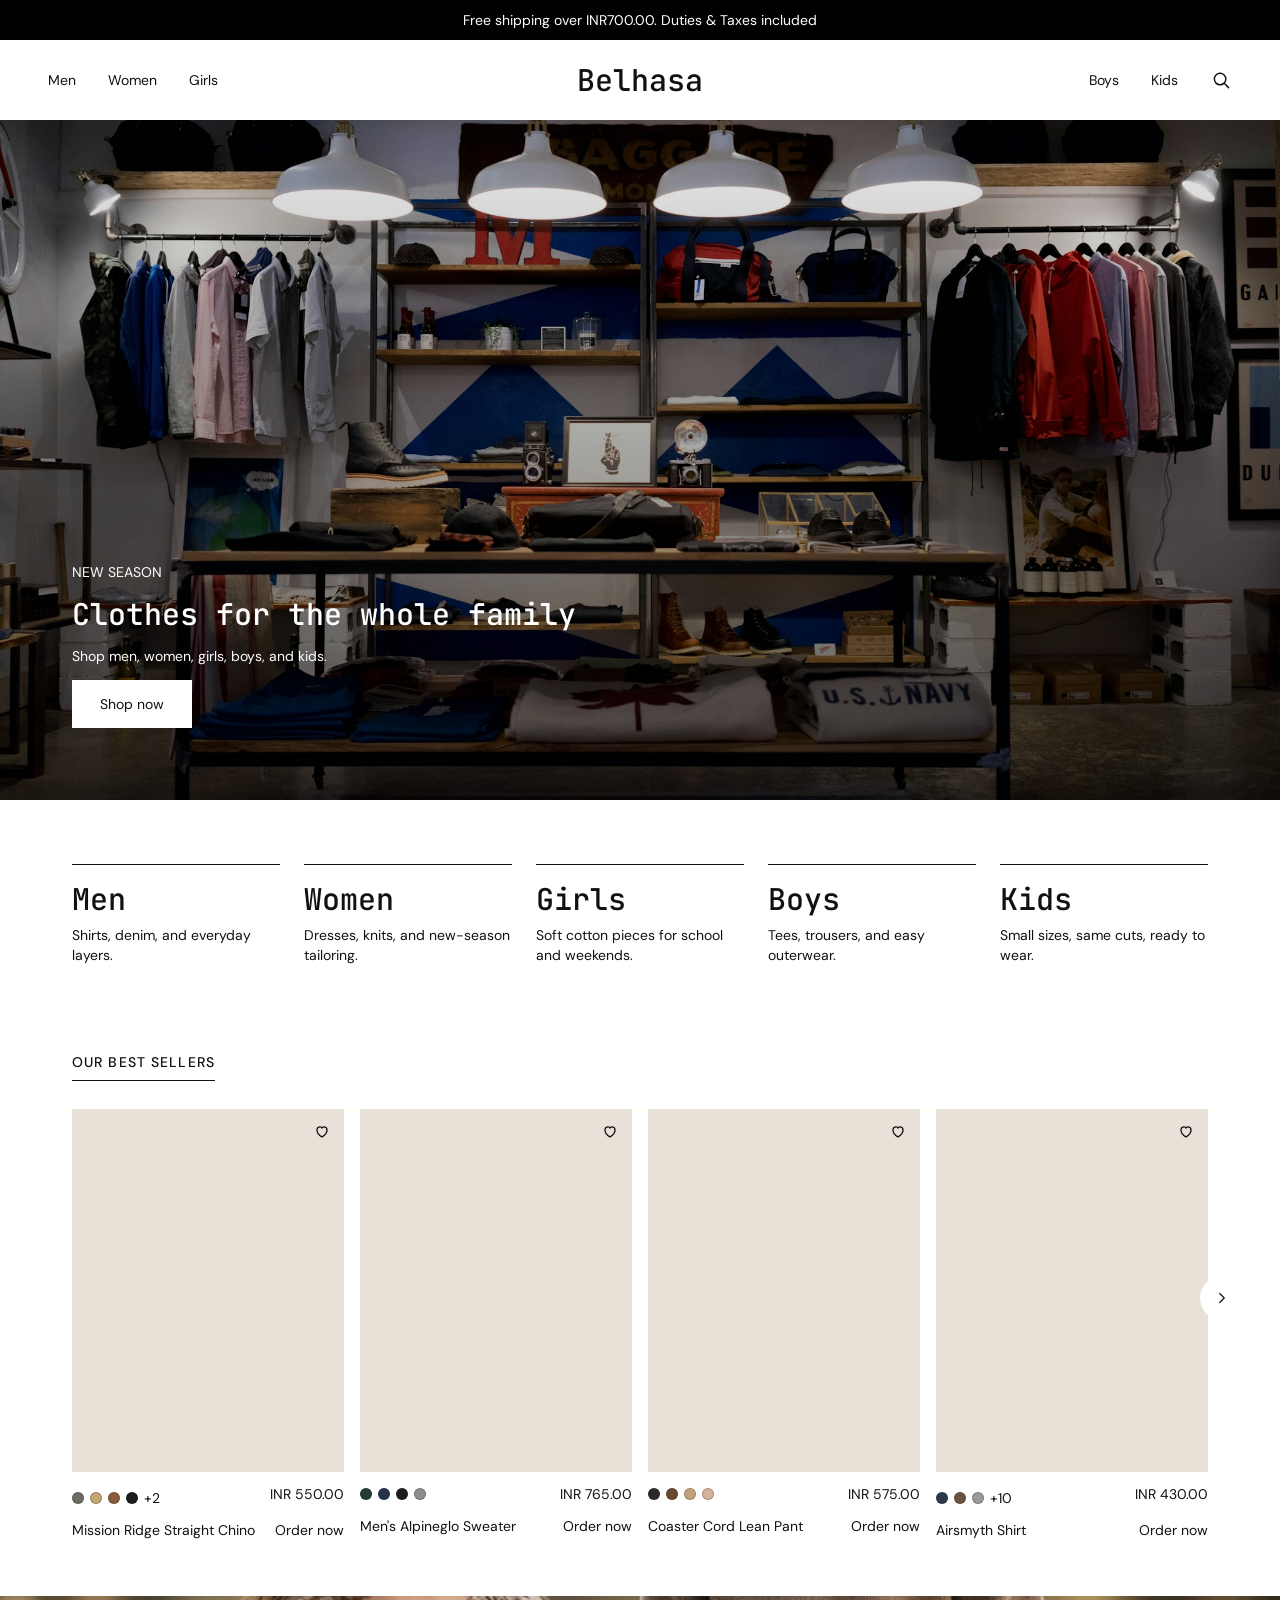
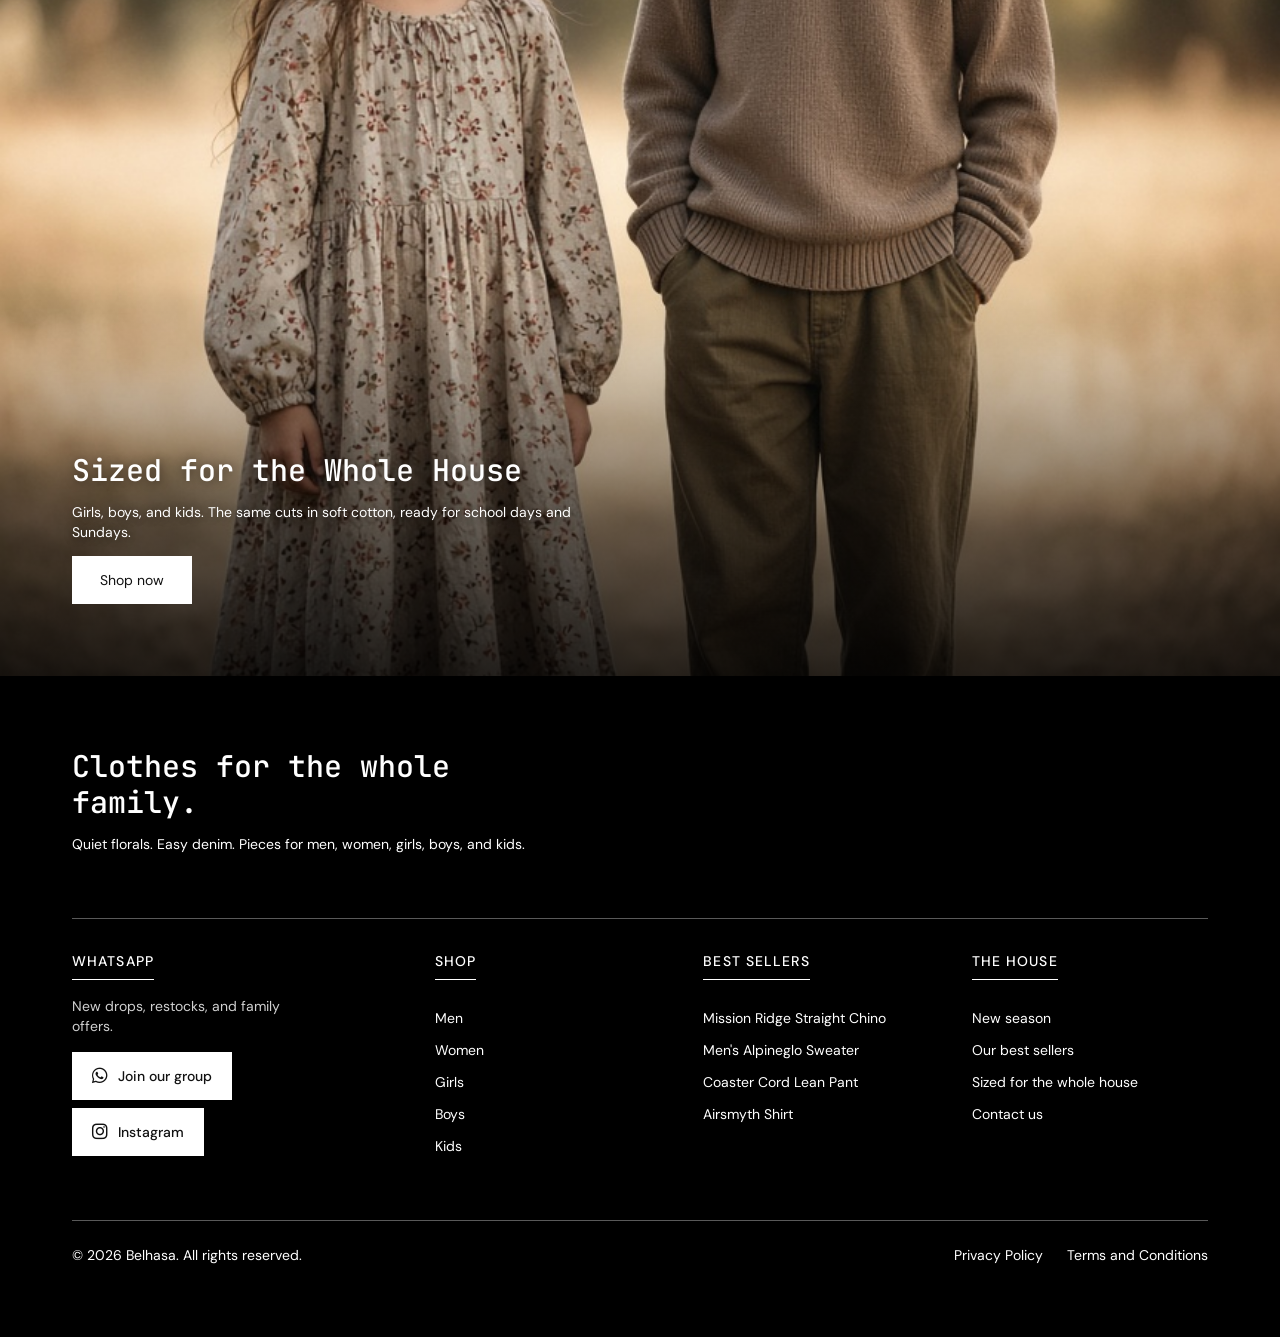
==== index.html @ 9f824644 "Add files via upload" ====
<!DOCTYPE html>
<html lang="en">
  <head>
    <meta charset="UTF-8" />
    <meta name="viewport" content="width=device-width, initial-scale=1" />
    <title>Belhasa</title>
    <link rel="preconnect" href="https://fonts.googleapis.com" />
    <link rel="preconnect" href="https://fonts.gstatic.com" crossorigin />
    <link
      href="https://fonts.googleapis.com/css2?family=DM+Sans:opsz,wght@9..40,400;9..40,500&family=JetBrains+Mono:wght@500&display=swap"
      rel="stylesheet"
    />
    <link rel="stylesheet" href="https://cdnjs.cloudflare.com/ajax/libs/font-awesome/6.7.2/css/all.min.css" />
    <link rel="stylesheet" href="styles.css" />
  </head>
  <body>
    <p class="promo">Free shipping over INR700.00. Duties &amp; Taxes included</p>

    <header class="header" data-header>
      <button class="menu-toggle" type="button" aria-expanded="false" aria-controls="site-nav" data-menu-toggle>
        <span class="visually-hidden">Menu</span>
        <svg width="22" height="22" viewBox="0 0 24 24" fill="none" stroke="currentColor" stroke-width="1.6" aria-hidden="true">
          <path d="M4 7h16M4 12h16M4 17h16" stroke-linecap="round" />
        </svg>
      </button>

      <nav class="nav nav-left" id="site-nav" aria-label="Categories" data-nav>
        <a href="#men">Men</a>
        <a href="#women">Women</a>
        <a href="#girls">Girls</a>
        <a class="nav-right-link" href="#boys">Boys</a>
        <a class="nav-right-link" href="#kids">Kids</a>
      </nav>

      <a class="logo" href="#top">Belhasa</a>

      <div class="nav nav-right">
        <a href="#boys">Boys</a>
        <a href="#kids">Kids</a>
        <button class="search-toggle" type="button" aria-expanded="false" aria-controls="search-panel" data-search-toggle>
          <span class="visually-hidden">Search</span>
          <svg width="22" height="22" viewBox="0 0 24 24" fill="none" stroke="currentColor" stroke-width="1.6" stroke-linecap="round" aria-hidden="true">
            <circle cx="11" cy="11" r="6.25" />
            <path d="M16.1 16.2 20.2 20.3" />
          </svg>
        </button>
      </div>

      <form class="search-panel" id="search-panel" role="search" hidden data-search-panel>
        <label class="visually-hidden" for="search-input">Search Belhasa</label>
        <input id="search-input" type="search" name="q" placeholder="Search men, women, girls, boys, kids" data-search-input />
        <button class="search-close" type="button" data-search-close>Close</button>
      </form>
    </header>

    <main id="top">
      <section class="hero" aria-label="New season">
        <div class="hero-copy">
          <p class="eyebrow">New season</p>
          <h1>Clothes for the whole family</h1>
          <p class="hero-text">Shop men, women, girls, boys, and kids.</p>
          <a class="cta" href="#men">Shop now</a>
        </div>
      </section>

      <section class="catalog" aria-label="Categories">
        <h2 class="visually-hidden">Shop by category</h2>
        <article id="men"><h3>Men</h3><p>Shirts, denim, and everyday layers.</p></article>
        <article id="women"><h3>Women</h3><p>Dresses, knits, and new-season tailoring.</p></article>
        <article id="girls"><h3>Girls</h3><p>Soft cotton pieces for school and weekends.</p></article>
        <article id="boys"><h3>Boys</h3><p>Tees, trousers, and easy outerwear.</p></article>
        <article id="kids"><h3>Kids</h3><p>Small sizes, same cuts, ready to wear.</p></article>
      </section>

      <section class="sellers" id="sellers" aria-labelledby="sellers-title">
        <h2 id="sellers-title">Our best sellers</h2>
        <div class="sellers-row" data-sellers>
          <article class="product">
            <div class="product-photo">
              <a class="product-open" href="product.html?item=mission-ridge-straight-chino"><span class="visually-hidden">Mission Ridge Straight Chino</span></a>
              <button class="wish" type="button" aria-label="Save Mission Ridge Straight Chino" aria-pressed="false">
                <svg width="20" height="20" viewBox="0 0 24 24" fill="none" stroke="currentColor" stroke-width="1.6" aria-hidden="true"><path d="M12 19.2S6 15.5 6 11.1C6 8.7 7.8 7 9.7 7c1.15 0 2.05.55 2.3 1.45C12.25 7.55 13.15 7 14.3 7 16.2 7 18 8.7 18 11.1c0 4.4-6 8.1-6 8.1z" stroke-linejoin="round" /></svg>
              </button>
            </div>
            <div class="swatch-row">
              <div class="swatches" aria-hidden="true"><i style="background:#6e6a64"></i><i style="background:#c4a574"></i><i style="background:#8a5a3a"></i><i style="background:#1c1c1c"></i><span>+2</span></div>
              <p class="product-price">INR 550.00</p>
            </div>
            <div class="product-meta"><p><a href="product.html?item=mission-ridge-straight-chino">Mission Ridge Straight Chino</a></p><a class="order-now" href="product.html?item=mission-ridge-straight-chino">Order now</a></div>
          </article>
          <article class="product">
            <div class="product-photo">
              <a class="product-open" href="product.html?item=mens-alpineglo-sweater"><span class="visually-hidden">Men's Alpineglo Sweater</span></a>
              <button class="wish" type="button" aria-label="Save Men's Alpineglo Sweater" aria-pressed="false">
                <svg width="20" height="20" viewBox="0 0 24 24" fill="none" stroke="currentColor" stroke-width="1.6" aria-hidden="true"><path d="M12 19.2S6 15.5 6 11.1C6 8.7 7.8 7 9.7 7c1.15 0 2.05.55 2.3 1.45C12.25 7.55 13.15 7 14.3 7 16.2 7 18 8.7 18 11.1c0 4.4-6 8.1-6 8.1z" stroke-linejoin="round" /></svg>
              </button>
            </div>
            <div class="swatch-row">
              <div class="swatches" aria-hidden="true"><i style="background:#1f3d34"></i><i style="background:#24324a"></i><i style="background:#1c1c1c"></i><i style="background:#8d8d8d"></i></div>
              <p class="product-price">INR 765.00</p>
            </div>
            <div class="product-meta"><p><a href="product.html?item=mens-alpineglo-sweater">Men's Alpineglo Sweater</a></p><a class="order-now" href="product.html?item=mens-alpineglo-sweater">Order now</a></div>
          </article>
          <article class="product">
            <div class="product-photo">
              <a class="product-open" href="product.html?item=coaster-cord-lean-pant"><span class="visually-hidden">Coaster Cord Lean Pant</span></a>
              <button class="wish" type="button" aria-label="Save Coaster Cord Lean Pant" aria-pressed="false">
                <svg width="20" height="20" viewBox="0 0 24 24" fill="none" stroke="currentColor" stroke-width="1.6" aria-hidden="true"><path d="M12 19.2S6 15.5 6 11.1C6 8.7 7.8 7 9.7 7c1.15 0 2.05.55 2.3 1.45C12.25 7.55 13.15 7 14.3 7 16.2 7 18 8.7 18 11.1c0 4.4-6 8.1-6 8.1z" stroke-linejoin="round" /></svg>
              </button>
            </div>
            <div class="swatch-row">
              <div class="swatches" aria-hidden="true"><i style="background:#2a2a2a"></i><i style="background:#6b4a32"></i><i style="background:#c2a27a"></i><i style="background:#d7b39a"></i></div>
              <p class="product-price">INR 575.00</p>
            </div>
            <div class="product-meta"><p><a href="product.html?item=coaster-cord-lean-pant">Coaster Cord Lean Pant</a></p><a class="order-now" href="product.html?item=coaster-cord-lean-pant">Order now</a></div>
          </article>
          <article class="product">
            <div class="product-photo">
              <a class="product-open" href="product.html?item=airsmyth-shirt"><span class="visually-hidden">Airsmyth Shirt</span></a>
              <button class="wish" type="button" aria-label="Save Airsmyth Shirt" aria-pressed="false">
                <svg width="20" height="20" viewBox="0 0 24 24" fill="none" stroke="currentColor" stroke-width="1.6" aria-hidden="true"><path d="M12 19.2S6 15.5 6 11.1C6 8.7 7.8 7 9.7 7c1.15 0 2.05.55 2.3 1.45C12.25 7.55 13.15 7 14.3 7 16.2 7 18 8.7 18 11.1c0 4.4-6 8.1-6 8.1z" stroke-linejoin="round" /></svg>
              </button>
            </div>
            <div class="swatch-row">
              <div class="swatches" aria-hidden="true"><i style="background:#2c3a4a"></i><i style="background:#6d5344"></i><i style="background:#9a9a9a"></i><span>+10</span></div>
              <p class="product-price">INR 430.00</p>
            </div>
            <div class="product-meta"><p><a href="product.html?item=airsmyth-shirt">Airsmyth Shirt</a></p><a class="order-now" href="product.html?item=airsmyth-shirt">Order now</a></div>
          </article>
          <article class="product">
            <div class="product-photo">
              <a class="product-open" href="product.html?item=harbor-wool-overshirt"><span class="visually-hidden">Harbor Wool Overshirt</span></a>
              <button class="wish" type="button" aria-label="Save Harbor Wool Overshirt" aria-pressed="false">
                <svg width="20" height="20" viewBox="0 0 24 24" fill="none" stroke="currentColor" stroke-width="1.6" aria-hidden="true"><path d="M12 19.2S6 15.5 6 11.1C6 8.7 7.8 7 9.7 7c1.15 0 2.05.55 2.3 1.45C12.25 7.55 13.15 7 14.3 7 16.2 7 18 8.7 18 11.1c0 4.4-6 8.1-6 8.1z" stroke-linejoin="round" /></svg>
              </button>
            </div>
            <div class="swatch-row">
              <div class="swatches" aria-hidden="true"><i style="background:#4a4038"></i><i style="background:#8c7355"></i><i style="background:#1c1c1c"></i><span>+3</span></div>
              <p class="product-price">INR 690.00</p>
            </div>
            <div class="product-meta"><p><a href="product.html?item=harbor-wool-overshirt">Harbor Wool Overshirt</a></p><a class="order-now" href="product.html?item=harbor-wool-overshirt">Order now</a></div>
          </article>
          <article class="product">
            <div class="product-photo">
              <a class="product-open" href="product.html?item=ridgeline-denim-jacket"><span class="visually-hidden">Ridgeline Denim Jacket</span></a>
              <button class="wish" type="button" aria-label="Save Ridgeline Denim Jacket" aria-pressed="false">
                <svg width="20" height="20" viewBox="0 0 24 24" fill="none" stroke="currentColor" stroke-width="1.6" aria-hidden="true"><path d="M12 19.2S6 15.5 6 11.1C6 8.7 7.8 7 9.7 7c1.15 0 2.05.55 2.3 1.45C12.25 7.55 13.15 7 14.3 7 16.2 7 18 8.7 18 11.1c0 4.4-6 8.1-6 8.1z" stroke-linejoin="round" /></svg>
              </button>
            </div>
            <div class="swatch-row">
              <div class="swatches" aria-hidden="true"><i style="background:#3d4f66"></i><i style="background:#1c2833"></i><i style="background:#6e7f91"></i></div>
              <p class="product-price">INR 820.00</p>
            </div>
            <div class="product-meta"><p><a href="product.html?item=ridgeline-denim-jacket">Ridgeline Denim Jacket</a></p><a class="order-now" href="product.html?item=ridgeline-denim-jacket">Order now</a></div>
          </article>
          <article class="product">
            <div class="product-photo">
              <a class="product-open" href="product.html?item=fieldday-cotton-tee"><span class="visually-hidden">Fieldday Cotton Tee</span></a>
              <button class="wish" type="button" aria-label="Save Fieldday Cotton Tee" aria-pressed="false">
                <svg width="20" height="20" viewBox="0 0 24 24" fill="none" stroke="currentColor" stroke-width="1.6" aria-hidden="true"><path d="M12 19.2S6 15.5 6 11.1C6 8.7 7.8 7 9.7 7c1.15 0 2.05.55 2.3 1.45C12.25 7.55 13.15 7 14.3 7 16.2 7 18 8.7 18 11.1c0 4.4-6 8.1-6 8.1z" stroke-linejoin="round" /></svg>
              </button>
            </div>
            <div class="swatch-row">
              <div class="swatches" aria-hidden="true"><i style="background:#efe8dc"></i><i style="background:#1c1c1c"></i><i style="background:#6b4a32"></i><i style="background:#2f4a3c"></i></div>
              <p class="product-price">INR 320.00</p>
            </div>
            <div class="product-meta"><p><a href="product.html?item=fieldday-cotton-tee">Fieldday Cotton Tee</a></p><a class="order-now" href="product.html?item=fieldday-cotton-tee">Order now</a></div>
          </article>
          <article class="product">
            <div class="product-photo">
              <a class="product-open" href="product.html?item=northline-chore-coat"><span class="visually-hidden">Northline Chore Coat</span></a>
              <button class="wish" type="button" aria-label="Save Northline Chore Coat" aria-pressed="false">
                <svg width="20" height="20" viewBox="0 0 24 24" fill="none" stroke="currentColor" stroke-width="1.6" aria-hidden="true"><path d="M12 19.2S6 15.5 6 11.1C6 8.7 7.8 7 9.7 7c1.15 0 2.05.55 2.3 1.45C12.25 7.55 13.15 7 14.3 7 16.2 7 18 8.7 18 11.1c0 4.4-6 8.1-6 8.1z" stroke-linejoin="round" /></svg>
              </button>
            </div>
            <div class="swatch-row">
              <div class="swatches" aria-hidden="true"><i style="background:#5c6b4a"></i><i style="background:#c4b49a"></i><i style="background:#2a2a2a"></i><span>+4</span></div>
              <p class="product-price">INR 910.00</p>
            </div>
            <div class="product-meta"><p><a href="product.html?item=northline-chore-coat">Northline Chore Coat</a></p><a class="order-now" href="product.html?item=northline-chore-coat">Order now</a></div>
          </article>
        </div>
        <button class="sellers-next" type="button" data-sellers-next aria-label="Next best sellers">
          <svg width="18" height="18" viewBox="0 0 24 24" fill="none" stroke="currentColor" stroke-width="1.6" aria-hidden="true"><path d="M9 6l6 6-6 6" stroke-linecap="round" stroke-linejoin="round" /></svg>
        </button>
      </section>

      <section class="banner" id="house" aria-label="Sized for the whole house">
        <div class="banner-image" role="img" aria-label="Girl and boy in soft cotton Belhasa clothes outdoors">
          <div class="banner-copy">
            <h2>Sized for the Whole House</h2>
            <p>Girls, boys, and kids. The same cuts in soft cotton, ready for school days and Sundays.</p>
            <a class="cta" href="#kids">Shop now</a>
          </div>
        </div>
      </section>
    </main>

    <footer class="site-footer">
      <div class="footer-intro">
        <p class="footer-statement">Clothes for the whole family.</p>
        <p class="footer-lead">Quiet florals. Easy denim. Pieces for men, women, girls, boys, and kids.</p>
      </div>

      <div class="footer-grid">
        <div class="footer-news">
          <p class="footer-label" id="whatsapp-label">WhatsApp</p>
          <p class="footer-news-copy">New drops, restocks, and family offers.</p>
          <div class="footer-social">
            <a class="footer-whatsapp" href="https://chat.whatsapp.com/" target="_blank" rel="noopener noreferrer">
              <i class="fa-brands fa-whatsapp" aria-hidden="true"></i>
              Join our group
            </a>
            <a class="footer-whatsapp" href="https://www.instagram.com/" target="_blank" rel="noopener noreferrer">
              <i class="fa-brands fa-instagram" aria-hidden="true"></i>
              Instagram
            </a>
          </div>
        </div>

        <nav class="footer-links" aria-labelledby="footer-shop">
          <p class="footer-label" id="footer-shop">Shop</p>
          <a href="#men">Men</a>
          <a href="#women">Women</a>
          <a href="#girls">Girls</a>
          <a href="#boys">Boys</a>
          <a href="#kids">Kids</a>
        </nav>

        <nav class="footer-links" aria-labelledby="footer-sellers">
          <p class="footer-label" id="footer-sellers">Best sellers</p>
          <a href="product.html?item=mission-ridge-straight-chino">Mission Ridge Straight Chino</a>
          <a href="product.html?item=mens-alpineglo-sweater">Men's Alpineglo Sweater</a>
          <a href="product.html?item=coaster-cord-lean-pant">Coaster Cord Lean Pant</a>
          <a href="product.html?item=airsmyth-shirt">Airsmyth Shirt</a>
        </nav>

        <nav class="footer-links" aria-labelledby="footer-house">
          <p class="footer-label" id="footer-house">The house</p>
          <a href="#top">New season</a>
          <a href="#sellers">Our best sellers</a>
          <a href="#house">Sized for the whole house</a>
          <a href="contact.html">Contact us</a>
        </nav>
      </div>

      <div class="footer-base">
        <p>© 2026 Belhasa. All rights reserved.</p>
        <nav class="footer-legal" aria-label="Legal">
          <a href="privacy.html">Privacy Policy</a>
          <a href="terms.html">Terms and Conditions</a>
        </nav>
      </div>
    </footer>

    <script src="main.js"></script>
  </body>
</html>
---- styles.css ----
:root {
  --ink: #111111;
  --white: #ffffff;
  --black: #000000;
  --font-primary: "JetBrains Mono", ui-monospace, monospace;
  --font-secondary: "DM Sans", sans-serif;
}

* {
  box-sizing: border-box;
}

html {
  scroll-behavior: smooth;
}

body {
  margin: 0;
  background: var(--white);
  color: var(--ink);
  font-family: var(--font-secondary);
  font-size: 14px;
  font-weight: 400;
  line-height: 20px;
}

a {
  color: inherit;
  text-decoration: none;
}

button,
input,
textarea,
select {
  font: inherit;
}

.visually-hidden {
  position: absolute;
  width: 1px;
  height: 1px;
  padding: 0;
  margin: -1px;
  overflow: hidden;
  clip: rect(0, 0, 0, 0);
  white-space: nowrap;
  border: 0;
}

.promo {
  display: flex;
  align-items: center;
  justify-content: center;
  height: 40px;
  margin: 0;
  background: var(--black);
  color: var(--white);
  font-size: 14px;
  line-height: 20px;
  text-align: center;
}

.header {
  position: sticky;
  top: 0;
  z-index: 20;
  display: grid;
  grid-template-columns: 1fr auto 1fr;
  align-items: center;
  height: 80px;
  padding: 0 48px;
  background: var(--white);
}

.menu-toggle {
  display: none;
}

.nav {
  display: flex;
  align-items: center;
  gap: 32px;
}

.nav a,
.search-close,
.search-toggle,
.menu-toggle {
  color: var(--ink);
}

.nav-right {
  justify-content: flex-end;
}

.nav-right-link {
  display: none;
}

.logo {
  font-family: var(--font-primary);
  font-size: 30px;
  font-weight: 500;
  line-height: 36px;
  letter-spacing: 0;
}

.search-toggle,
.search-close,
.menu-toggle {
  align-items: center;
  justify-content: center;
  padding: 0;
  border: 0;
  background: transparent;
  cursor: pointer;
}

.search-toggle,
.search-close {
  display: inline-flex;
}

.search-panel {
  display: flex;
  grid-column: 1 / -1;
  align-items: center;
  gap: 16px;
  height: 56px;
}

.search-panel[hidden] {
  display: none;
}

.search-panel input {
  flex: 1;
  height: 40px;
  padding: 0 12px;
  border: 1px solid var(--ink);
  border-radius: 0;
  background: var(--white);
  color: var(--ink);
}

.search-panel input:focus {
  outline: 2px solid var(--ink);
  outline-offset: 2px;
}

.header.is-searching {
  height: auto;
  min-height: 80px;
  padding-bottom: 16px;
}

.hero {
  position: relative;
  display: flex;
  flex-direction: column;
  justify-content: flex-end;
  height: 680px;
  background-image: url("hero-clothing.jpg");
  background-position: center;
  background-size: cover;
  color: var(--white);
}

.hero::before {
  content: "";
  position: absolute;
  inset: 0;
  background-image: linear-gradient(180deg, rgba(0, 0, 0, 0.08) 0%, rgba(0, 0, 0, 0.62) 100%);
}

.hero-copy {
  position: relative;
  z-index: 1;
  display: flex;
  flex-direction: column;
  align-items: flex-start;
  gap: 14px;
  padding: 0 72px 72px;
}

.eyebrow,
.hero h1,
.banner h2,
.hero-text {
  margin: 0;
}

.eyebrow {
  font-size: 14px;
  line-height: 20px;
  letter-spacing: 0;
  text-transform: uppercase;
}

.hero h1,
.banner h2 {
  font-family: var(--font-primary);
  font-size: 30px;
  font-weight: 500;
  line-height: 36px;
  letter-spacing: 0;
}

.banner {
  color: var(--white);
}

.banner-image {
  position: relative;
  display: flex;
  flex-direction: column;
  justify-content: flex-end;
  height: 680px;
  background-image: url("images/split-right.jpg");
  background-position: center 42%;
  background-size: cover;
}

.banner-image::before {
  content: "";
  position: absolute;
  inset: 0;
  background-image: linear-gradient(180deg, rgba(0, 0, 0, 0) 42%, rgba(0, 0, 0, 0.78) 100%);
}

.banner-copy {
  position: relative;
  z-index: 1;
  display: flex;
  flex-direction: column;
  align-items: flex-start;
  gap: 14px;
  padding: 0 72px 72px;
}

.banner-copy h2,
.banner-copy p {
  margin: 0;
  text-shadow: 0 1px 10px rgba(0, 0, 0, 0.45);
}

.banner-copy p {
  max-width: 36em;
}

.banner-copy .cta {
  background: var(--white);
  color: var(--ink);
}

.hero-text {
  font-size: 14px;
  line-height: 20px;
}

.contact-hero {
  background-image: url("images/split-left.jpg");
  background-position: center top;
}

.contact-hero .hero-copy h1,
.contact-hero .hero-copy p {
  text-shadow: 0 1px 10px rgba(0, 0, 0, 0.45);
}

.cta {
  display: inline-flex;
  align-items: center;
  justify-content: center;
  padding: 14px 28px;
  background: var(--white);
  color: var(--ink);
  font-size: 14px;
  line-height: 20px;
}

.cta:focus-visible,
.nav a:focus-visible,
.logo:focus-visible,
.search-toggle:focus-visible,
.menu-toggle:focus-visible,
.search-close:focus-visible,
.wish:focus-visible,
.sellers-next:focus-visible,
.product-open:focus-visible,
.gallery-shot:focus-visible,
.size-options button:focus-visible,
.color-options button:focus-visible,
.order-submit:focus-visible,
.lightbox button:focus-visible,
.site-footer a:focus-visible,
.legal a:focus-visible,
.footer-whatsapp:focus-visible {
  outline: 2px solid currentColor;
  outline-offset: 3px;
}

.sellers {
  position: relative;
  padding: 48px 72px 56px;
  background: var(--white);
  scroll-margin-top: 96px;
}

.banner {
  scroll-margin-top: 96px;
}

.sellers h2,
.related h2 {
  display: inline-block;
  margin: 0 0 28px;
  padding-bottom: 8px;
  border-bottom: 1px solid var(--ink);
  font-family: var(--font-secondary);
  font-size: 14px;
  font-weight: 500;
  line-height: 20px;
  letter-spacing: 0.08em;
  text-transform: uppercase;
}

.sellers-row {
  display: flex;
  gap: 16px;
  overflow-x: auto;
  overflow-y: hidden;
  overscroll-behavior-x: contain;
  scroll-snap-type: x mandatory;
  scrollbar-width: none;
  cursor: grab;
  -webkit-overflow-scrolling: touch;
}

.sellers-row.is-dragging {
  cursor: grabbing;
  scroll-snap-type: none;
  user-select: none;
}

.sellers-row::-webkit-scrollbar {
  display: none;
}

.product {
  display: flex;
  flex: 0 0 calc((100% - 48px) / 4);
  flex-direction: column;
  gap: 12px;
  min-width: 220px;
  scroll-snap-align: start;
}

.product-photo {
  position: relative;
  aspect-ratio: 3 / 4;
  background: #e7e1d8;
}

.product-open {
  position: absolute;
  inset: 0;
  z-index: 1;
}

.wish {
  position: absolute;
  top: 12px;
  right: 12px;
  z-index: 2;
  display: inline-flex;
  padding: 0;
  border: 0;
  background: transparent;
  color: var(--ink);
  cursor: pointer;
}

.wish[aria-pressed="true"] svg {
  fill: var(--ink);
}

.swatch-row {
  display: flex;
  align-items: flex-start;
  justify-content: space-between;
  gap: 12px;
}

.swatches {
  display: flex;
  align-items: center;
  gap: 6px;
  min-height: 16px;
  padding-top: 4px;
}

.product-price {
  margin: 0;
  font-size: 14px;
  line-height: 20px;
  white-space: nowrap;
}

.swatches i {
  width: 12px;
  height: 12px;
  border: 1px solid rgba(17, 17, 17, 0.25);
  border-radius: 50%;
}

.swatches span,
.product-meta p {
  margin: 0;
  font-size: 14px;
  line-height: 20px;
}

.product-meta {
  display: flex;
  justify-content: space-between;
  gap: 12px;
}

.order-now {
  flex-shrink: 0;
  white-space: nowrap;
}

.sellers-next {
  position: absolute;
  top: 46%;
  right: 36px;
  display: inline-flex;
  align-items: center;
  justify-content: center;
  width: 44px;
  height: 44px;
  padding: 0;
  border: 0;
  border-radius: 50%;
  background: var(--white);
  color: var(--ink);
  cursor: pointer;
}

.catalog {
  display: grid;
  grid-template-columns: repeat(5, 1fr);
  gap: 24px;
  padding: 64px 72px 0;
}

.catalog article {
  display: flex;
  flex-direction: column;
  gap: 8px;
  min-height: 140px;
  padding-top: 16px;
  border-top: 1px solid var(--ink);
  scroll-margin-top: 96px;
}

.catalog h3 {
  margin: 0;
  font-family: var(--font-primary);
  font-size: 30px;
  font-weight: 500;
  line-height: 36px;
}

.catalog p {
  margin: 0;
}

.site-footer {
  background: var(--black);
  color: var(--white);
  padding: 72px;
}

.footer-statement,
.footer-lead,
.footer-label,
.footer-base p,
.footer-news-copy {
  margin: 0;
}

.footer-statement {
  max-width: 14em;
  font-family: var(--font-primary);
  font-size: 30px;
  font-weight: 500;
  line-height: 36px;
}

.footer-lead {
  max-width: 36em;
  margin-top: 14px;
}

.footer-grid {
  display: grid;
  grid-template-columns: 1.4fr repeat(3, 1fr);
  gap: 48px 32px;
  margin-top: 64px;
  padding-top: 32px;
  border-top: 1px solid rgba(255, 255, 255, 0.35);
}

.footer-label {
  display: inline-block;
  margin-bottom: 16px;
  padding-bottom: 8px;
  border-bottom: 1px solid var(--white);
  font-size: 14px;
  font-weight: 500;
  line-height: 20px;
  letter-spacing: 0.08em;
  text-transform: uppercase;
}

.footer-links {
  display: flex;
  flex-direction: column;
  align-items: flex-start;
  gap: 12px;
}

.footer-news-copy {
  max-width: 16em;
  margin-bottom: 16px;
  color: rgba(255, 255, 255, 0.82);
}

.footer-social {
  display: flex;
  flex-direction: column;
  align-items: flex-start;
  gap: 8px;
}

.footer-whatsapp {
  display: inline-flex;
  align-items: center;
  gap: 10px;
  height: 48px;
  padding: 0 20px;
  background: var(--white);
  color: var(--ink);
  font-weight: 500;
}

.footer-whatsapp i {
  flex-shrink: 0;
  font-size: 18px;
  line-height: 1;
}

.footer-base {
  display: flex;
  align-items: center;
  justify-content: space-between;
  gap: 24px;
  margin-top: 64px;
  padding-top: 24px;
  border-top: 1px solid rgba(255, 255, 255, 0.35);
}

.footer-legal {
  display: flex;
  flex-wrap: wrap;
  gap: 8px 24px;
  margin-left: auto;
}

.legal {
  max-width: 720px;
  margin: 0 auto;
  padding: 72px;
}

.legal-logo,
.legal h1 {
  font-family: var(--font-primary);
  font-size: 30px;
  font-weight: 500;
  line-height: 36px;
}

.legal-logo {
  display: inline-block;
  margin-bottom: 48px;
}

.legal h1,
.legal h2,
.legal p {
  margin: 0;
}

.legal h1 {
  margin-bottom: 16px;
}

.legal h2 {
  margin-top: 32px;
  margin-bottom: 8px;
  font-size: 14px;
  font-weight: 500;
  line-height: 20px;
  letter-spacing: 0.08em;
  text-transform: uppercase;
}

.legal p + p {
  margin-top: 12px;
}

.legal-back {
  margin-top: 48px;
}

.legal-back a {
  display: inline-block;
  padding-bottom: 4px;
  border-bottom: 1px solid var(--ink);
}

.contact {
  scroll-margin-top: 96px;
  display: grid;
  grid-template-columns: 1.15fr 0.85fr;
  gap: 64px 48px;
  align-items: start;
  padding: 48px 72px 80px;
}

.contact h1,
.contact-lead,
.contact-aside p,
.contact-status {
  margin: 0;
}

.contact h1 {
  margin-bottom: 12px;
  font-family: var(--font-primary);
  font-size: 30px;
  font-weight: 500;
  line-height: 36px;
}

.contact-lead {
  max-width: 36em;
  margin-bottom: 32px;
}

.contact-form {
  display: flex;
  flex-direction: column;
  align-items: flex-start;
  gap: 24px;
  max-width: 520px;
}

.contact-field {
  display: flex;
  flex-direction: column;
  gap: 8px;
  width: 100%;
}

.contact-field span {
  font-size: 14px;
  font-weight: 500;
  line-height: 20px;
  letter-spacing: 0.08em;
  text-transform: uppercase;
}

.contact-field input,
.contact-field textarea,
.contact-field select {
  width: 100%;
  padding: 12px 0;
  border: 0;
  border-bottom: 1px solid var(--ink);
  border-radius: 0;
  background: transparent;
  color: var(--ink);
}

.contact-field textarea {
  min-height: 140px;
  resize: vertical;
}

.contact-field input:focus,
.contact-field textarea:focus,
.contact-field select:focus {
  outline: 2px solid var(--ink);
  outline-offset: 3px;
}

.contact-form .order-submit {
  width: auto;
  min-width: 160px;
  padding: 0 28px;
}

.contact-status {
  min-height: 20px;
}

.contact-aside h2 {
  display: inline-block;
  margin: 0 0 16px;
  padding-bottom: 8px;
  border-bottom: 1px solid var(--ink);
  font-size: 14px;
  font-weight: 500;
  line-height: 20px;
  letter-spacing: 0.08em;
  text-transform: uppercase;
}

.contact-aside p + p {
  margin-top: 12px;
}

.contact-ways {
  display: flex;
  flex-direction: column;
  align-items: flex-start;
  gap: 12px;
  margin-top: 24px;
}

.contact-ways a {
  display: inline-block;
  padding-bottom: 4px;
  border-bottom: 1px solid var(--ink);
}

.product-single {
  display: grid;
  grid-template-columns: 1.15fr 0.85fr;
  gap: 48px;
  align-items: start;
  padding: 32px 72px 80px;
}

.crumbs,
.product-buy h1,
.product-price-line,
.product-note,
.product-copy,
.option-label,
.order-status {
  margin: 0;
}

.product-gallery {
  display: grid;
  grid-template-columns: 1fr 1fr;
  gap: 8px;
}

.gallery-shot {
  display: block;
  width: 100%;
  padding: 0;
  border: 0;
  background: #e7e1d8;
  cursor: zoom-in;
}

.gallery-shot img {
  display: block;
  width: 100%;
  aspect-ratio: 3 / 4;
  object-fit: cover;
}

.product-buy {
  position: sticky;
  top: 96px;
}

.related {
  padding: 8px 72px 80px;
}

.related-row {
  display: grid;
  grid-template-columns: repeat(4, 1fr);
  gap: 16px;
}

.related .product {
  flex: none;
  min-width: 0;
}

.crumbs {
  display: flex;
  flex-wrap: wrap;
  gap: 8px;
  margin-bottom: 24px;
}

.crumbs span[aria-hidden="true"] {
  color: rgba(17, 17, 17, 0.45);
}

.product-buy h1 {
  font-family: var(--font-primary);
  font-size: 30px;
  font-weight: 500;
  line-height: 36px;
}

.product-price-line {
  margin-top: 12px;
}

.product-note {
  margin-top: 8px;
}

.option-label {
  margin-bottom: 12px;
  font-size: 14px;
  font-weight: 500;
  line-height: 20px;
  letter-spacing: 0.08em;
  text-transform: uppercase;
}

.color-options,
.size-options {
  display: flex;
  flex-wrap: wrap;
  gap: 8px;
  margin: 0 0 28px;
  padding: 0;
  border: 0;
}

.color-options button {
  width: 18px;
  height: 18px;
  padding: 0;
  border: 1px solid rgba(17, 17, 17, 0.35);
  border-radius: 50%;
  cursor: pointer;
}

.color-options button[aria-pressed="true"] {
  outline: 1px solid var(--ink);
  outline-offset: 3px;
}

.size-options button {
  min-width: 48px;
  height: 44px;
  padding: 0 12px;
  border: 1px solid var(--ink);
  background: var(--white);
  cursor: pointer;
}

.size-options button[aria-pressed="true"] {
  background: var(--ink);
  color: var(--white);
}

.order-submit {
  width: 100%;
  height: 48px;
  border: 0;
  background: var(--ink);
  color: var(--white);
  cursor: pointer;
}

.order-status,
.product-copy {
  margin-top: 16px;
}

.lightbox {
  width: 100%;
  max-width: none;
  height: 100%;
  max-height: none;
  margin: 0;
  padding: 0;
  border: 0;
  background: transparent;
}

.lightbox::backdrop {
  background: rgba(0, 0, 0, 0.88);
}

.lightbox-frame {
  display: flex;
  align-items: center;
  justify-content: center;
  gap: 16px;
  width: 100%;
  height: 100%;
  padding: 72px;
}

.lightbox img {
  max-width: min(720px, 70vw);
  max-height: 86vh;
  object-fit: contain;
  background: #e7e1d8;
}

.lightbox button {
  border: 0;
  background: var(--white);
  color: var(--ink);
  cursor: pointer;
}

.lightbox-close {
  position: fixed;
  top: 24px;
  right: 24px;
  height: 44px;
  padding: 0 16px;
}

.lightbox-nav {
  width: 44px;
  height: 44px;
  flex-shrink: 0;
}

@media (max-width: 900px) {
  .header {
    grid-template-columns: auto 1fr auto;
    padding: 0 20px;
  }

  .menu-toggle {
    display: inline-flex;
  }

  .nav-left {
    display: none;
    position: absolute;
    top: 100%;
    left: 0;
    right: 0;
    flex-direction: column;
    align-items: flex-start;
    gap: 20px;
    padding: 20px;
    background: var(--white);
    border-bottom: 1px solid var(--ink);
  }

  .nav-left.is-open {
    display: flex;
  }

  .nav-right-link {
    display: inline;
  }

  .nav-right a {
    display: none;
  }

  .hero,
  .banner-image {
    height: 560px;
  }

  .hero-copy,
  .banner-copy,
  .catalog,
  .sellers {
    padding-left: 20px;
    padding-right: 20px;
  }

  .product {
    flex-basis: 78%;
  }

  .catalog {
    grid-template-columns: 1fr;
    padding-top: 40px;
  }

  .logo {
    justify-self: center;
  }

  .site-footer,
  .legal {
    padding: 40px 20px;
  }

  .footer-grid {
    grid-template-columns: 1fr;
  }

  .footer-base {
    align-items: flex-start;
    flex-wrap: wrap;
  }

  .footer-whatsapp {
    width: 100%;
    justify-content: center;
  }

  .product-single {
    grid-template-columns: 1fr;
    padding: 24px 20px 56px;
  }

  .contact {
    grid-template-columns: 1fr;
    padding: 32px 20px 56px;
  }

  .product-buy {
    position: static;
  }

  .related-row {
    grid-template-columns: 1fr 1fr;
  }

  .related {
    padding-left: 20px;
    padding-right: 20px;
  }

  .lightbox-frame {
    padding: 72px 16px;
  }
}
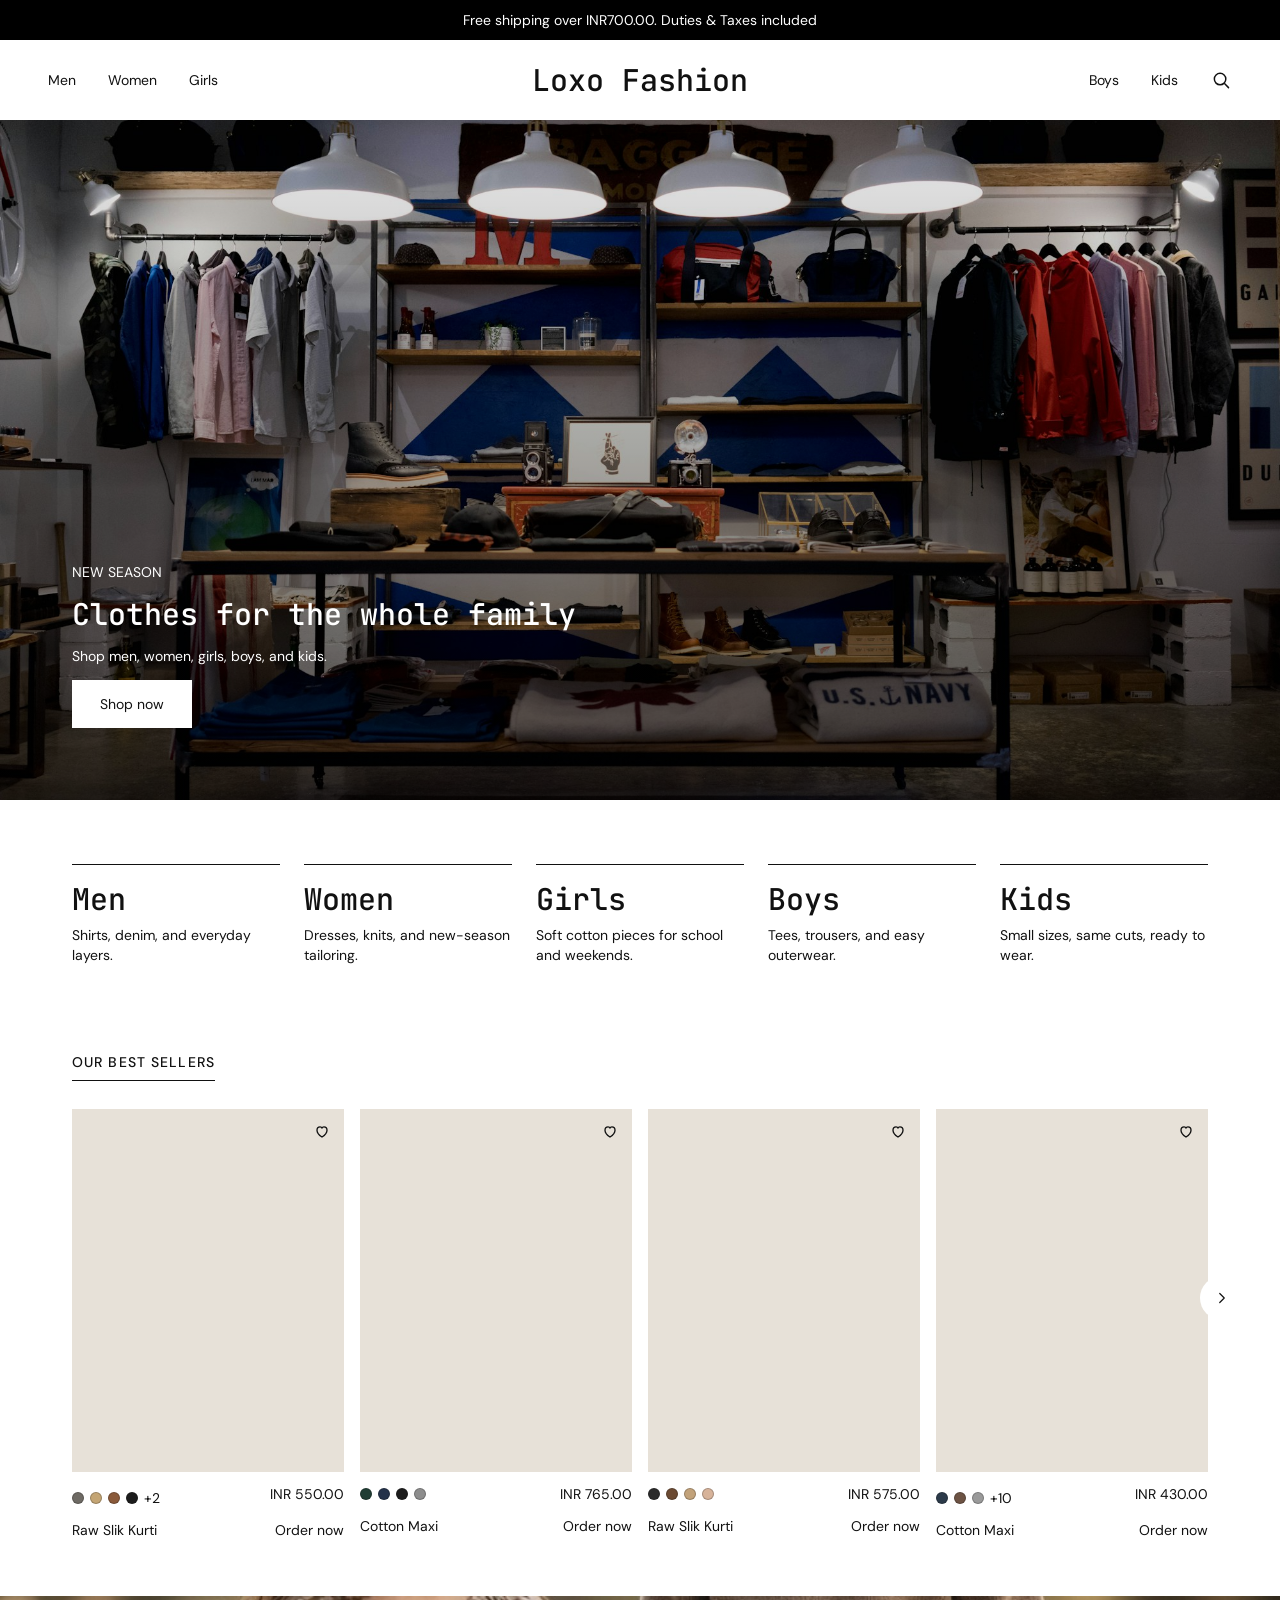
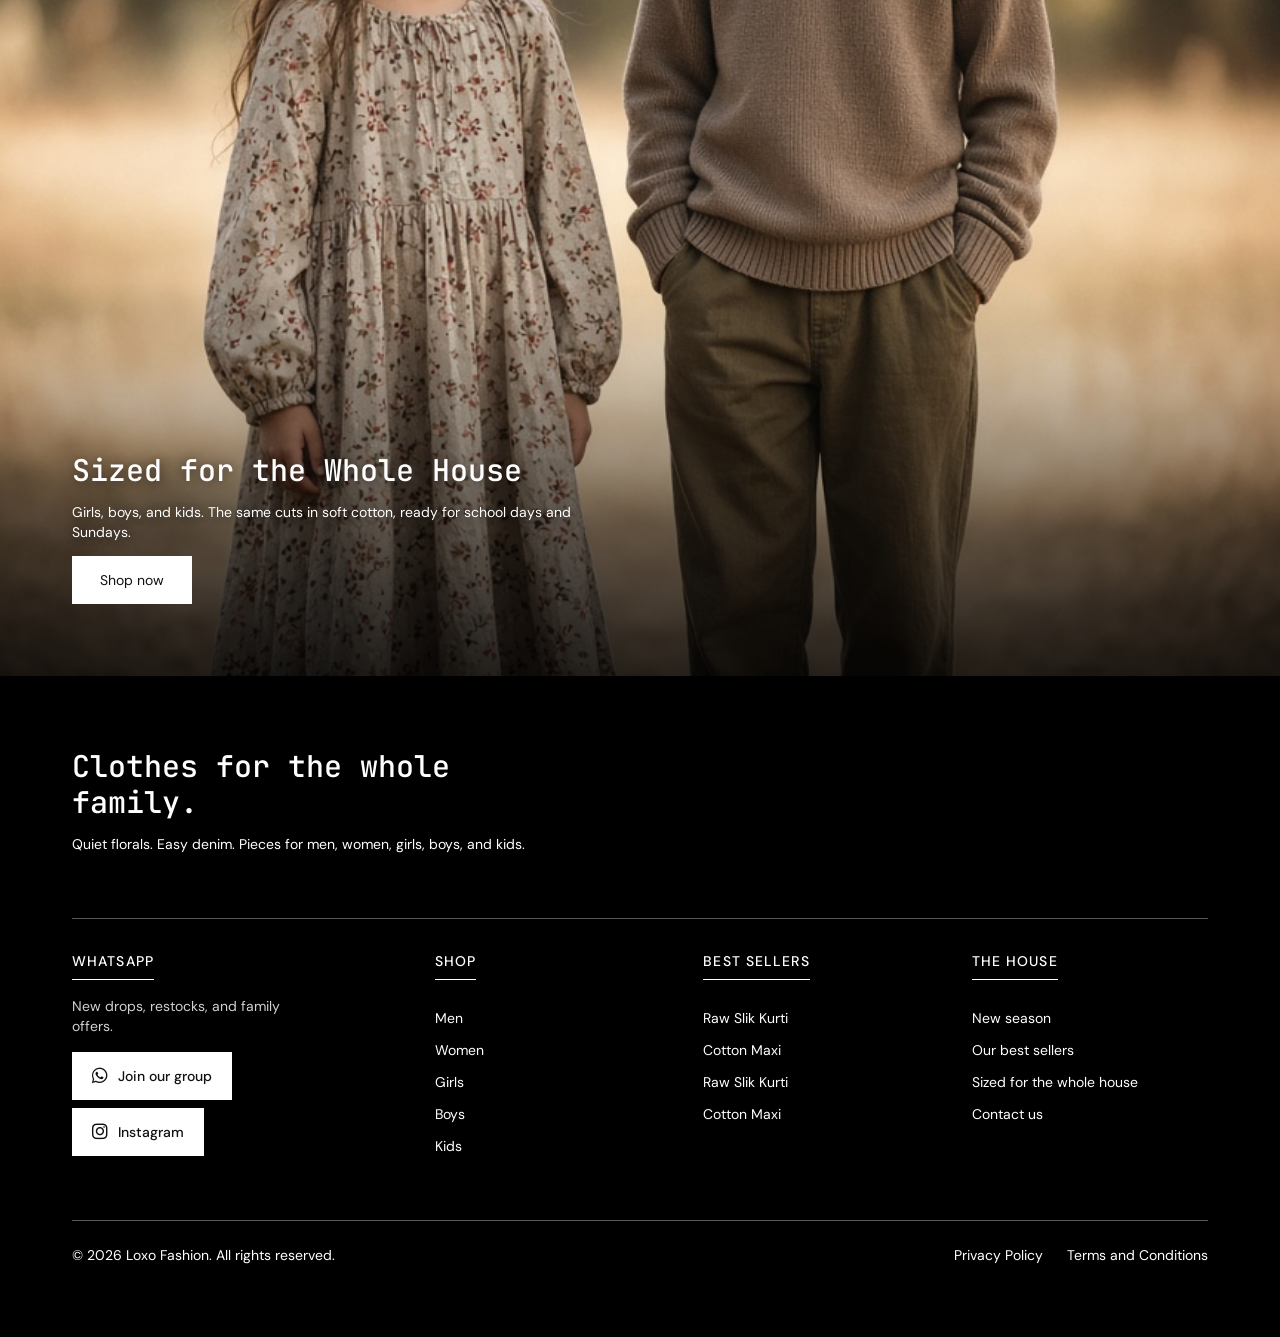
==== commit 505a2f26: "Update" ====
--- a/index.html
+++ b/index.html
@@ -3,7 +3,7 @@
   <head>
     <meta charset="UTF-8" />
     <meta name="viewport" content="width=device-width, initial-scale=1" />
-    <title>Belhasa</title>
+    <title>Loxo Fashion</title>
     <link rel="preconnect" href="https://fonts.googleapis.com" />
     <link rel="preconnect" href="https://fonts.gstatic.com" crossorigin />
     <link
@@ -32,7 +32,7 @@
         <a class="nav-right-link" href="#kids">Kids</a>
       </nav>
 
-      <a class="logo" href="#top">Belhasa</a>
+      <a class="logo" href="#top">Loxo Fashion</a>
 
       <div class="nav nav-right">
         <a href="#boys">Boys</a>
@@ -47,7 +47,7 @@
       </div>
 
       <form class="search-panel" id="search-panel" role="search" hidden data-search-panel>
-        <label class="visually-hidden" for="search-input">Search Belhasa</label>
+        <label class="visually-hidden" for="search-input">Search Loxo Fashion</label>
         <input id="search-input" type="search" name="q" placeholder="Search men, women, girls, boys, kids" data-search-input />
         <button class="search-close" type="button" data-search-close>Close</button>
       </form>
@@ -77,8 +77,8 @@
         <div class="sellers-row" data-sellers>
           <article class="product">
             <div class="product-photo">
-              <a class="product-open" href="product.html?item=mission-ridge-straight-chino"><span class="visually-hidden">Mission Ridge Straight Chino</span></a>
-              <button class="wish" type="button" aria-label="Save Mission Ridge Straight Chino" aria-pressed="false">
+              <a class="product-open" href="product.html?item=mission-ridge-straight-chino"><span class="visually-hidden">Raw Slik Kurti</span></a>
+              <button class="wish" type="button" aria-label="Save Raw Slik Kurti" aria-pressed="false">
                 <svg width="20" height="20" viewBox="0 0 24 24" fill="none" stroke="currentColor" stroke-width="1.6" aria-hidden="true"><path d="M12 19.2S6 15.5 6 11.1C6 8.7 7.8 7 9.7 7c1.15 0 2.05.55 2.3 1.45C12.25 7.55 13.15 7 14.3 7 16.2 7 18 8.7 18 11.1c0 4.4-6 8.1-6 8.1z" stroke-linejoin="round" /></svg>
               </button>
             </div>
@@ -86,12 +86,12 @@
               <div class="swatches" aria-hidden="true"><i style="background:#6e6a64"></i><i style="background:#c4a574"></i><i style="background:#8a5a3a"></i><i style="background:#1c1c1c"></i><span>+2</span></div>
               <p class="product-price">INR 550.00</p>
             </div>
-            <div class="product-meta"><p><a href="product.html?item=mission-ridge-straight-chino">Mission Ridge Straight Chino</a></p><a class="order-now" href="product.html?item=mission-ridge-straight-chino">Order now</a></div>
-          </article>
-          <article class="product">
-            <div class="product-photo">
-              <a class="product-open" href="product.html?item=mens-alpineglo-sweater"><span class="visually-hidden">Men's Alpineglo Sweater</span></a>
-              <button class="wish" type="button" aria-label="Save Men's Alpineglo Sweater" aria-pressed="false">
+            <div class="product-meta"><p><a href="product.html?item=mission-ridge-straight-chino">Raw Slik Kurti</a></p><a class="order-now" href="product.html?item=mission-ridge-straight-chino">Order now</a></div>
+          </article>
+          <article class="product">
+            <div class="product-photo">
+              <a class="product-open" href="product.html?item=mens-alpineglo-sweater"><span class="visually-hidden">Cotton Maxi</span></a>
+              <button class="wish" type="button" aria-label="Save Cotton Maxi" aria-pressed="false">
                 <svg width="20" height="20" viewBox="0 0 24 24" fill="none" stroke="currentColor" stroke-width="1.6" aria-hidden="true"><path d="M12 19.2S6 15.5 6 11.1C6 8.7 7.8 7 9.7 7c1.15 0 2.05.55 2.3 1.45C12.25 7.55 13.15 7 14.3 7 16.2 7 18 8.7 18 11.1c0 4.4-6 8.1-6 8.1z" stroke-linejoin="round" /></svg>
               </button>
             </div>
@@ -99,12 +99,12 @@
               <div class="swatches" aria-hidden="true"><i style="background:#1f3d34"></i><i style="background:#24324a"></i><i style="background:#1c1c1c"></i><i style="background:#8d8d8d"></i></div>
               <p class="product-price">INR 765.00</p>
             </div>
-            <div class="product-meta"><p><a href="product.html?item=mens-alpineglo-sweater">Men's Alpineglo Sweater</a></p><a class="order-now" href="product.html?item=mens-alpineglo-sweater">Order now</a></div>
-          </article>
-          <article class="product">
-            <div class="product-photo">
-              <a class="product-open" href="product.html?item=coaster-cord-lean-pant"><span class="visually-hidden">Coaster Cord Lean Pant</span></a>
-              <button class="wish" type="button" aria-label="Save Coaster Cord Lean Pant" aria-pressed="false">
+            <div class="product-meta"><p><a href="product.html?item=mens-alpineglo-sweater">Cotton Maxi</a></p><a class="order-now" href="product.html?item=mens-alpineglo-sweater">Order now</a></div>
+          </article>
+          <article class="product">
+            <div class="product-photo">
+              <a class="product-open" href="product.html?item=coaster-cord-lean-pant"><span class="visually-hidden">Raw Slik Kurti</span></a>
+              <button class="wish" type="button" aria-label="Save Raw Slik Kurti" aria-pressed="false">
                 <svg width="20" height="20" viewBox="0 0 24 24" fill="none" stroke="currentColor" stroke-width="1.6" aria-hidden="true"><path d="M12 19.2S6 15.5 6 11.1C6 8.7 7.8 7 9.7 7c1.15 0 2.05.55 2.3 1.45C12.25 7.55 13.15 7 14.3 7 16.2 7 18 8.7 18 11.1c0 4.4-6 8.1-6 8.1z" stroke-linejoin="round" /></svg>
               </button>
             </div>
@@ -112,12 +112,12 @@
               <div class="swatches" aria-hidden="true"><i style="background:#2a2a2a"></i><i style="background:#6b4a32"></i><i style="background:#c2a27a"></i><i style="background:#d7b39a"></i></div>
               <p class="product-price">INR 575.00</p>
             </div>
-            <div class="product-meta"><p><a href="product.html?item=coaster-cord-lean-pant">Coaster Cord Lean Pant</a></p><a class="order-now" href="product.html?item=coaster-cord-lean-pant">Order now</a></div>
-          </article>
-          <article class="product">
-            <div class="product-photo">
-              <a class="product-open" href="product.html?item=airsmyth-shirt"><span class="visually-hidden">Airsmyth Shirt</span></a>
-              <button class="wish" type="button" aria-label="Save Airsmyth Shirt" aria-pressed="false">
+            <div class="product-meta"><p><a href="product.html?item=coaster-cord-lean-pant">Raw Slik Kurti</a></p><a class="order-now" href="product.html?item=coaster-cord-lean-pant">Order now</a></div>
+          </article>
+          <article class="product">
+            <div class="product-photo">
+              <a class="product-open" href="product.html?item=airsmyth-shirt"><span class="visually-hidden">Cotton Maxi</span></a>
+              <button class="wish" type="button" aria-label="Save Cotton Maxi" aria-pressed="false">
                 <svg width="20" height="20" viewBox="0 0 24 24" fill="none" stroke="currentColor" stroke-width="1.6" aria-hidden="true"><path d="M12 19.2S6 15.5 6 11.1C6 8.7 7.8 7 9.7 7c1.15 0 2.05.55 2.3 1.45C12.25 7.55 13.15 7 14.3 7 16.2 7 18 8.7 18 11.1c0 4.4-6 8.1-6 8.1z" stroke-linejoin="round" /></svg>
               </button>
             </div>
@@ -125,12 +125,12 @@
               <div class="swatches" aria-hidden="true"><i style="background:#2c3a4a"></i><i style="background:#6d5344"></i><i style="background:#9a9a9a"></i><span>+10</span></div>
               <p class="product-price">INR 430.00</p>
             </div>
-            <div class="product-meta"><p><a href="product.html?item=airsmyth-shirt">Airsmyth Shirt</a></p><a class="order-now" href="product.html?item=airsmyth-shirt">Order now</a></div>
-          </article>
-          <article class="product">
-            <div class="product-photo">
-              <a class="product-open" href="product.html?item=harbor-wool-overshirt"><span class="visually-hidden">Harbor Wool Overshirt</span></a>
-              <button class="wish" type="button" aria-label="Save Harbor Wool Overshirt" aria-pressed="false">
+            <div class="product-meta"><p><a href="product.html?item=airsmyth-shirt">Cotton Maxi</a></p><a class="order-now" href="product.html?item=airsmyth-shirt">Order now</a></div>
+          </article>
+          <article class="product">
+            <div class="product-photo">
+              <a class="product-open" href="product.html?item=harbor-wool-overshirt"><span class="visually-hidden">Raw Slik Kurti</span></a>
+              <button class="wish" type="button" aria-label="Save Raw Slik Kurti" aria-pressed="false">
                 <svg width="20" height="20" viewBox="0 0 24 24" fill="none" stroke="currentColor" stroke-width="1.6" aria-hidden="true"><path d="M12 19.2S6 15.5 6 11.1C6 8.7 7.8 7 9.7 7c1.15 0 2.05.55 2.3 1.45C12.25 7.55 13.15 7 14.3 7 16.2 7 18 8.7 18 11.1c0 4.4-6 8.1-6 8.1z" stroke-linejoin="round" /></svg>
               </button>
             </div>
@@ -138,12 +138,12 @@
               <div class="swatches" aria-hidden="true"><i style="background:#4a4038"></i><i style="background:#8c7355"></i><i style="background:#1c1c1c"></i><span>+3</span></div>
               <p class="product-price">INR 690.00</p>
             </div>
-            <div class="product-meta"><p><a href="product.html?item=harbor-wool-overshirt">Harbor Wool Overshirt</a></p><a class="order-now" href="product.html?item=harbor-wool-overshirt">Order now</a></div>
-          </article>
-          <article class="product">
-            <div class="product-photo">
-              <a class="product-open" href="product.html?item=ridgeline-denim-jacket"><span class="visually-hidden">Ridgeline Denim Jacket</span></a>
-              <button class="wish" type="button" aria-label="Save Ridgeline Denim Jacket" aria-pressed="false">
+            <div class="product-meta"><p><a href="product.html?item=harbor-wool-overshirt">Raw Slik Kurti</a></p><a class="order-now" href="product.html?item=harbor-wool-overshirt">Order now</a></div>
+          </article>
+          <article class="product">
+            <div class="product-photo">
+              <a class="product-open" href="product.html?item=ridgeline-denim-jacket"><span class="visually-hidden">Cotton Maxi</span></a>
+              <button class="wish" type="button" aria-label="Save Cotton Maxi" aria-pressed="false">
                 <svg width="20" height="20" viewBox="0 0 24 24" fill="none" stroke="currentColor" stroke-width="1.6" aria-hidden="true"><path d="M12 19.2S6 15.5 6 11.1C6 8.7 7.8 7 9.7 7c1.15 0 2.05.55 2.3 1.45C12.25 7.55 13.15 7 14.3 7 16.2 7 18 8.7 18 11.1c0 4.4-6 8.1-6 8.1z" stroke-linejoin="round" /></svg>
               </button>
             </div>
@@ -151,12 +151,12 @@
               <div class="swatches" aria-hidden="true"><i style="background:#3d4f66"></i><i style="background:#1c2833"></i><i style="background:#6e7f91"></i></div>
               <p class="product-price">INR 820.00</p>
             </div>
-            <div class="product-meta"><p><a href="product.html?item=ridgeline-denim-jacket">Ridgeline Denim Jacket</a></p><a class="order-now" href="product.html?item=ridgeline-denim-jacket">Order now</a></div>
-          </article>
-          <article class="product">
-            <div class="product-photo">
-              <a class="product-open" href="product.html?item=fieldday-cotton-tee"><span class="visually-hidden">Fieldday Cotton Tee</span></a>
-              <button class="wish" type="button" aria-label="Save Fieldday Cotton Tee" aria-pressed="false">
+            <div class="product-meta"><p><a href="product.html?item=ridgeline-denim-jacket">Cotton Maxi</a></p><a class="order-now" href="product.html?item=ridgeline-denim-jacket">Order now</a></div>
+          </article>
+          <article class="product">
+            <div class="product-photo">
+              <a class="product-open" href="product.html?item=fieldday-cotton-tee"><span class="visually-hidden">Raw Slik Kurti</span></a>
+              <button class="wish" type="button" aria-label="Save Raw Slik Kurti" aria-pressed="false">
                 <svg width="20" height="20" viewBox="0 0 24 24" fill="none" stroke="currentColor" stroke-width="1.6" aria-hidden="true"><path d="M12 19.2S6 15.5 6 11.1C6 8.7 7.8 7 9.7 7c1.15 0 2.05.55 2.3 1.45C12.25 7.55 13.15 7 14.3 7 16.2 7 18 8.7 18 11.1c0 4.4-6 8.1-6 8.1z" stroke-linejoin="round" /></svg>
               </button>
             </div>
@@ -164,12 +164,12 @@
               <div class="swatches" aria-hidden="true"><i style="background:#efe8dc"></i><i style="background:#1c1c1c"></i><i style="background:#6b4a32"></i><i style="background:#2f4a3c"></i></div>
               <p class="product-price">INR 320.00</p>
             </div>
-            <div class="product-meta"><p><a href="product.html?item=fieldday-cotton-tee">Fieldday Cotton Tee</a></p><a class="order-now" href="product.html?item=fieldday-cotton-tee">Order now</a></div>
-          </article>
-          <article class="product">
-            <div class="product-photo">
-              <a class="product-open" href="product.html?item=northline-chore-coat"><span class="visually-hidden">Northline Chore Coat</span></a>
-              <button class="wish" type="button" aria-label="Save Northline Chore Coat" aria-pressed="false">
+            <div class="product-meta"><p><a href="product.html?item=fieldday-cotton-tee">Raw Slik Kurti</a></p><a class="order-now" href="product.html?item=fieldday-cotton-tee">Order now</a></div>
+          </article>
+          <article class="product">
+            <div class="product-photo">
+              <a class="product-open" href="product.html?item=northline-chore-coat"><span class="visually-hidden">Cotton Maxi</span></a>
+              <button class="wish" type="button" aria-label="Save Cotton Maxi" aria-pressed="false">
                 <svg width="20" height="20" viewBox="0 0 24 24" fill="none" stroke="currentColor" stroke-width="1.6" aria-hidden="true"><path d="M12 19.2S6 15.5 6 11.1C6 8.7 7.8 7 9.7 7c1.15 0 2.05.55 2.3 1.45C12.25 7.55 13.15 7 14.3 7 16.2 7 18 8.7 18 11.1c0 4.4-6 8.1-6 8.1z" stroke-linejoin="round" /></svg>
               </button>
             </div>
@@ -177,7 +177,7 @@
               <div class="swatches" aria-hidden="true"><i style="background:#5c6b4a"></i><i style="background:#c4b49a"></i><i style="background:#2a2a2a"></i><span>+4</span></div>
               <p class="product-price">INR 910.00</p>
             </div>
-            <div class="product-meta"><p><a href="product.html?item=northline-chore-coat">Northline Chore Coat</a></p><a class="order-now" href="product.html?item=northline-chore-coat">Order now</a></div>
+            <div class="product-meta"><p><a href="product.html?item=northline-chore-coat">Cotton Maxi</a></p><a class="order-now" href="product.html?item=northline-chore-coat">Order now</a></div>
           </article>
         </div>
         <button class="sellers-next" type="button" data-sellers-next aria-label="Next best sellers">
@@ -186,7 +186,7 @@
       </section>
 
       <section class="banner" id="house" aria-label="Sized for the whole house">
-        <div class="banner-image" role="img" aria-label="Girl and boy in soft cotton Belhasa clothes outdoors">
+        <div class="banner-image" role="img" aria-label="Girl and boy in soft cotton Loxo Fashion clothes outdoors">
           <div class="banner-copy">
             <h2>Sized for the Whole House</h2>
             <p>Girls, boys, and kids. The same cuts in soft cotton, ready for school days and Sundays.</p>
@@ -211,7 +211,7 @@
               <i class="fa-brands fa-whatsapp" aria-hidden="true"></i>
               Join our group
             </a>
-            <a class="footer-whatsapp" href="https://www.instagram.com/" target="_blank" rel="noopener noreferrer">
+            <a class="footer-whatsapp" href="https://www.instagram.com/loxo_fashion" target="_blank" rel="noopener noreferrer">
               <i class="fa-brands fa-instagram" aria-hidden="true"></i>
               Instagram
             </a>
@@ -229,10 +229,10 @@
 
         <nav class="footer-links" aria-labelledby="footer-sellers">
           <p class="footer-label" id="footer-sellers">Best sellers</p>
-          <a href="product.html?item=mission-ridge-straight-chino">Mission Ridge Straight Chino</a>
-          <a href="product.html?item=mens-alpineglo-sweater">Men's Alpineglo Sweater</a>
-          <a href="product.html?item=coaster-cord-lean-pant">Coaster Cord Lean Pant</a>
-          <a href="product.html?item=airsmyth-shirt">Airsmyth Shirt</a>
+          <a href="product.html?item=mission-ridge-straight-chino">Raw Slik Kurti</a>
+          <a href="product.html?item=mens-alpineglo-sweater">Cotton Maxi</a>
+          <a href="product.html?item=coaster-cord-lean-pant">Raw Slik Kurti</a>
+          <a href="product.html?item=airsmyth-shirt">Cotton Maxi</a>
         </nav>
 
         <nav class="footer-links" aria-labelledby="footer-house">
@@ -245,7 +245,7 @@
       </div>
 
       <div class="footer-base">
-        <p>© 2026 Belhasa. All rights reserved.</p>
+        <p>© 2026 Loxo Fashion. All rights reserved.</p>
         <nav class="footer-legal" aria-label="Legal">
           <a href="privacy.html">Privacy Policy</a>
           <a href="terms.html">Terms and Conditions</a>
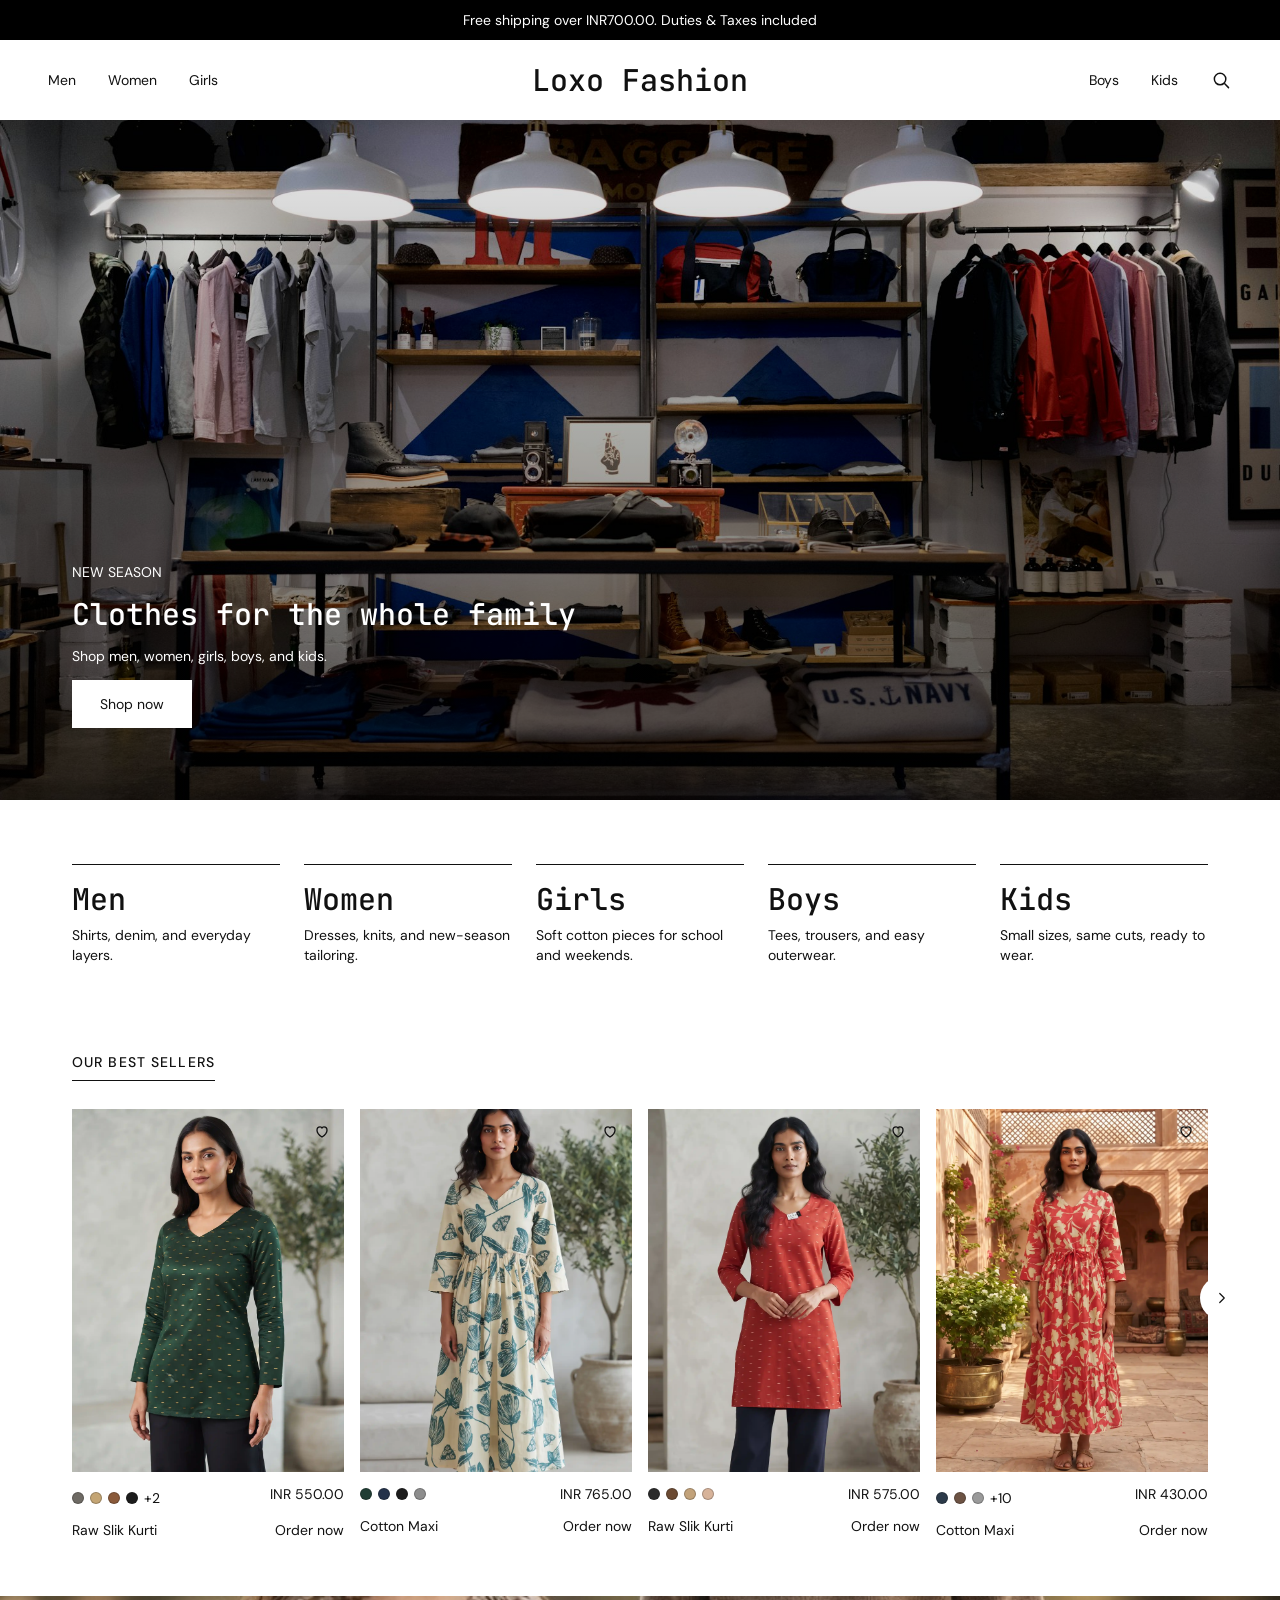
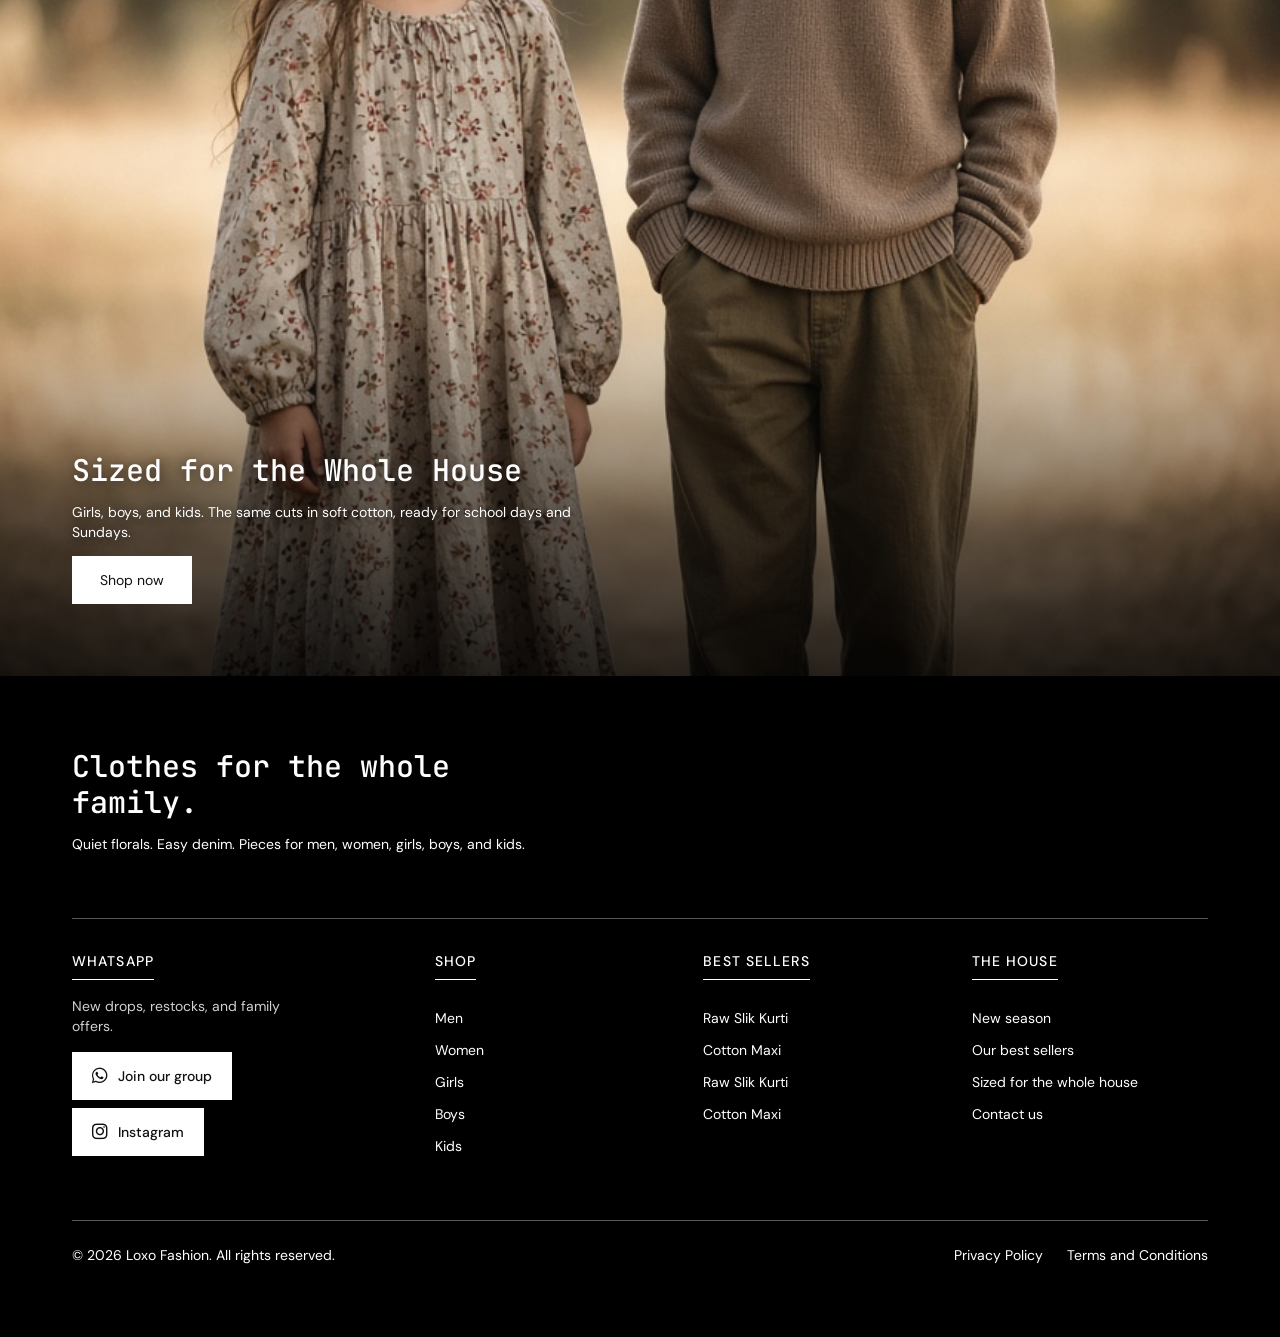
==== commit 7a79909a: "Photos Updated" ====
--- a/index.html
+++ b/index.html
@@ -76,7 +76,7 @@
         <h2 id="sellers-title">Our best sellers</h2>
         <div class="sellers-row" data-sellers>
           <article class="product">
-            <div class="product-photo">
+            <div class="product-photo" style="background-image: url('images/Raw_silk_kurti.webp')">
               <a class="product-open" href="product.html?item=mission-ridge-straight-chino"><span class="visually-hidden">Raw Slik Kurti</span></a>
               <button class="wish" type="button" aria-label="Save Raw Slik Kurti" aria-pressed="false">
                 <svg width="20" height="20" viewBox="0 0 24 24" fill="none" stroke="currentColor" stroke-width="1.6" aria-hidden="true"><path d="M12 19.2S6 15.5 6 11.1C6 8.7 7.8 7 9.7 7c1.15 0 2.05.55 2.3 1.45C12.25 7.55 13.15 7 14.3 7 16.2 7 18 8.7 18 11.1c0 4.4-6 8.1-6 8.1z" stroke-linejoin="round" /></svg>
@@ -89,7 +89,7 @@
             <div class="product-meta"><p><a href="product.html?item=mission-ridge-straight-chino">Raw Slik Kurti</a></p><a class="order-now" href="product.html?item=mission-ridge-straight-chino">Order now</a></div>
           </article>
           <article class="product">
-            <div class="product-photo">
+            <div class="product-photo" style="background-image: url('images/Cotton_Maxi.webp')">
               <a class="product-open" href="product.html?item=mens-alpineglo-sweater"><span class="visually-hidden">Cotton Maxi</span></a>
               <button class="wish" type="button" aria-label="Save Cotton Maxi" aria-pressed="false">
                 <svg width="20" height="20" viewBox="0 0 24 24" fill="none" stroke="currentColor" stroke-width="1.6" aria-hidden="true"><path d="M12 19.2S6 15.5 6 11.1C6 8.7 7.8 7 9.7 7c1.15 0 2.05.55 2.3 1.45C12.25 7.55 13.15 7 14.3 7 16.2 7 18 8.7 18 11.1c0 4.4-6 8.1-6 8.1z" stroke-linejoin="round" /></svg>
@@ -102,7 +102,7 @@
             <div class="product-meta"><p><a href="product.html?item=mens-alpineglo-sweater">Cotton Maxi</a></p><a class="order-now" href="product.html?item=mens-alpineglo-sweater">Order now</a></div>
           </article>
           <article class="product">
-            <div class="product-photo">
+            <div class="product-photo" style="background-image: url('images/Raw_silk_kurti_03.webp')">
               <a class="product-open" href="product.html?item=coaster-cord-lean-pant"><span class="visually-hidden">Raw Slik Kurti</span></a>
               <button class="wish" type="button" aria-label="Save Raw Slik Kurti" aria-pressed="false">
                 <svg width="20" height="20" viewBox="0 0 24 24" fill="none" stroke="currentColor" stroke-width="1.6" aria-hidden="true"><path d="M12 19.2S6 15.5 6 11.1C6 8.7 7.8 7 9.7 7c1.15 0 2.05.55 2.3 1.45C12.25 7.55 13.15 7 14.3 7 16.2 7 18 8.7 18 11.1c0 4.4-6 8.1-6 8.1z" stroke-linejoin="round" /></svg>
@@ -115,7 +115,7 @@
             <div class="product-meta"><p><a href="product.html?item=coaster-cord-lean-pant">Raw Slik Kurti</a></p><a class="order-now" href="product.html?item=coaster-cord-lean-pant">Order now</a></div>
           </article>
           <article class="product">
-            <div class="product-photo">
+            <div class="product-photo" style="background-image: url('images/Cotton_Maxi_02.webp')">
               <a class="product-open" href="product.html?item=airsmyth-shirt"><span class="visually-hidden">Cotton Maxi</span></a>
               <button class="wish" type="button" aria-label="Save Cotton Maxi" aria-pressed="false">
                 <svg width="20" height="20" viewBox="0 0 24 24" fill="none" stroke="currentColor" stroke-width="1.6" aria-hidden="true"><path d="M12 19.2S6 15.5 6 11.1C6 8.7 7.8 7 9.7 7c1.15 0 2.05.55 2.3 1.45C12.25 7.55 13.15 7 14.3 7 16.2 7 18 8.7 18 11.1c0 4.4-6 8.1-6 8.1z" stroke-linejoin="round" /></svg>
@@ -128,7 +128,7 @@
             <div class="product-meta"><p><a href="product.html?item=airsmyth-shirt">Cotton Maxi</a></p><a class="order-now" href="product.html?item=airsmyth-shirt">Order now</a></div>
           </article>
           <article class="product">
-            <div class="product-photo">
+            <div class="product-photo" style="background-image: url('images/Raw_silk_kurti.webp')">
               <a class="product-open" href="product.html?item=harbor-wool-overshirt"><span class="visually-hidden">Raw Slik Kurti</span></a>
               <button class="wish" type="button" aria-label="Save Raw Slik Kurti" aria-pressed="false">
                 <svg width="20" height="20" viewBox="0 0 24 24" fill="none" stroke="currentColor" stroke-width="1.6" aria-hidden="true"><path d="M12 19.2S6 15.5 6 11.1C6 8.7 7.8 7 9.7 7c1.15 0 2.05.55 2.3 1.45C12.25 7.55 13.15 7 14.3 7 16.2 7 18 8.7 18 11.1c0 4.4-6 8.1-6 8.1z" stroke-linejoin="round" /></svg>
@@ -141,7 +141,7 @@
             <div class="product-meta"><p><a href="product.html?item=harbor-wool-overshirt">Raw Slik Kurti</a></p><a class="order-now" href="product.html?item=harbor-wool-overshirt">Order now</a></div>
           </article>
           <article class="product">
-            <div class="product-photo">
+            <div class="product-photo" style="background-image: url('images/cotton_maxi_03.webp')">
               <a class="product-open" href="product.html?item=ridgeline-denim-jacket"><span class="visually-hidden">Cotton Maxi</span></a>
               <button class="wish" type="button" aria-label="Save Cotton Maxi" aria-pressed="false">
                 <svg width="20" height="20" viewBox="0 0 24 24" fill="none" stroke="currentColor" stroke-width="1.6" aria-hidden="true"><path d="M12 19.2S6 15.5 6 11.1C6 8.7 7.8 7 9.7 7c1.15 0 2.05.55 2.3 1.45C12.25 7.55 13.15 7 14.3 7 16.2 7 18 8.7 18 11.1c0 4.4-6 8.1-6 8.1z" stroke-linejoin="round" /></svg>
@@ -154,7 +154,7 @@
             <div class="product-meta"><p><a href="product.html?item=ridgeline-denim-jacket">Cotton Maxi</a></p><a class="order-now" href="product.html?item=ridgeline-denim-jacket">Order now</a></div>
           </article>
           <article class="product">
-            <div class="product-photo">
+            <div class="product-photo" style="background-image: url('images/Raw_silk_kurti_03.webp')">
               <a class="product-open" href="product.html?item=fieldday-cotton-tee"><span class="visually-hidden">Raw Slik Kurti</span></a>
               <button class="wish" type="button" aria-label="Save Raw Slik Kurti" aria-pressed="false">
                 <svg width="20" height="20" viewBox="0 0 24 24" fill="none" stroke="currentColor" stroke-width="1.6" aria-hidden="true"><path d="M12 19.2S6 15.5 6 11.1C6 8.7 7.8 7 9.7 7c1.15 0 2.05.55 2.3 1.45C12.25 7.55 13.15 7 14.3 7 16.2 7 18 8.7 18 11.1c0 4.4-6 8.1-6 8.1z" stroke-linejoin="round" /></svg>
@@ -167,7 +167,7 @@
             <div class="product-meta"><p><a href="product.html?item=fieldday-cotton-tee">Raw Slik Kurti</a></p><a class="order-now" href="product.html?item=fieldday-cotton-tee">Order now</a></div>
           </article>
           <article class="product">
-            <div class="product-photo">
+            <div class="product-photo" style="background-image: url('images/cotton_Maxi_04.webp')">
               <a class="product-open" href="product.html?item=northline-chore-coat"><span class="visually-hidden">Cotton Maxi</span></a>
               <button class="wish" type="button" aria-label="Save Cotton Maxi" aria-pressed="false">
                 <svg width="20" height="20" viewBox="0 0 24 24" fill="none" stroke="currentColor" stroke-width="1.6" aria-hidden="true"><path d="M12 19.2S6 15.5 6 11.1C6 8.7 7.8 7 9.7 7c1.15 0 2.05.55 2.3 1.45C12.25 7.55 13.15 7 14.3 7 16.2 7 18 8.7 18 11.1c0 4.4-6 8.1-6 8.1z" stroke-linejoin="round" /></svg>
@@ -253,6 +253,8 @@
       </div>
     </footer>
 
+    <script src="products-data.js"></script>
+    <script src="orders.js"></script>
     <script src="main.js"></script>
   </body>
 </html>
--- a/styles.css
+++ b/styles.css
@@ -360,7 +360,9 @@
 .product-photo {
   position: relative;
   aspect-ratio: 3 / 4;
-  background: #e7e1d8;
+  background-color: #e7e1d8;
+  background-position: center;
+  background-size: cover;
 }
 
 .product-open {
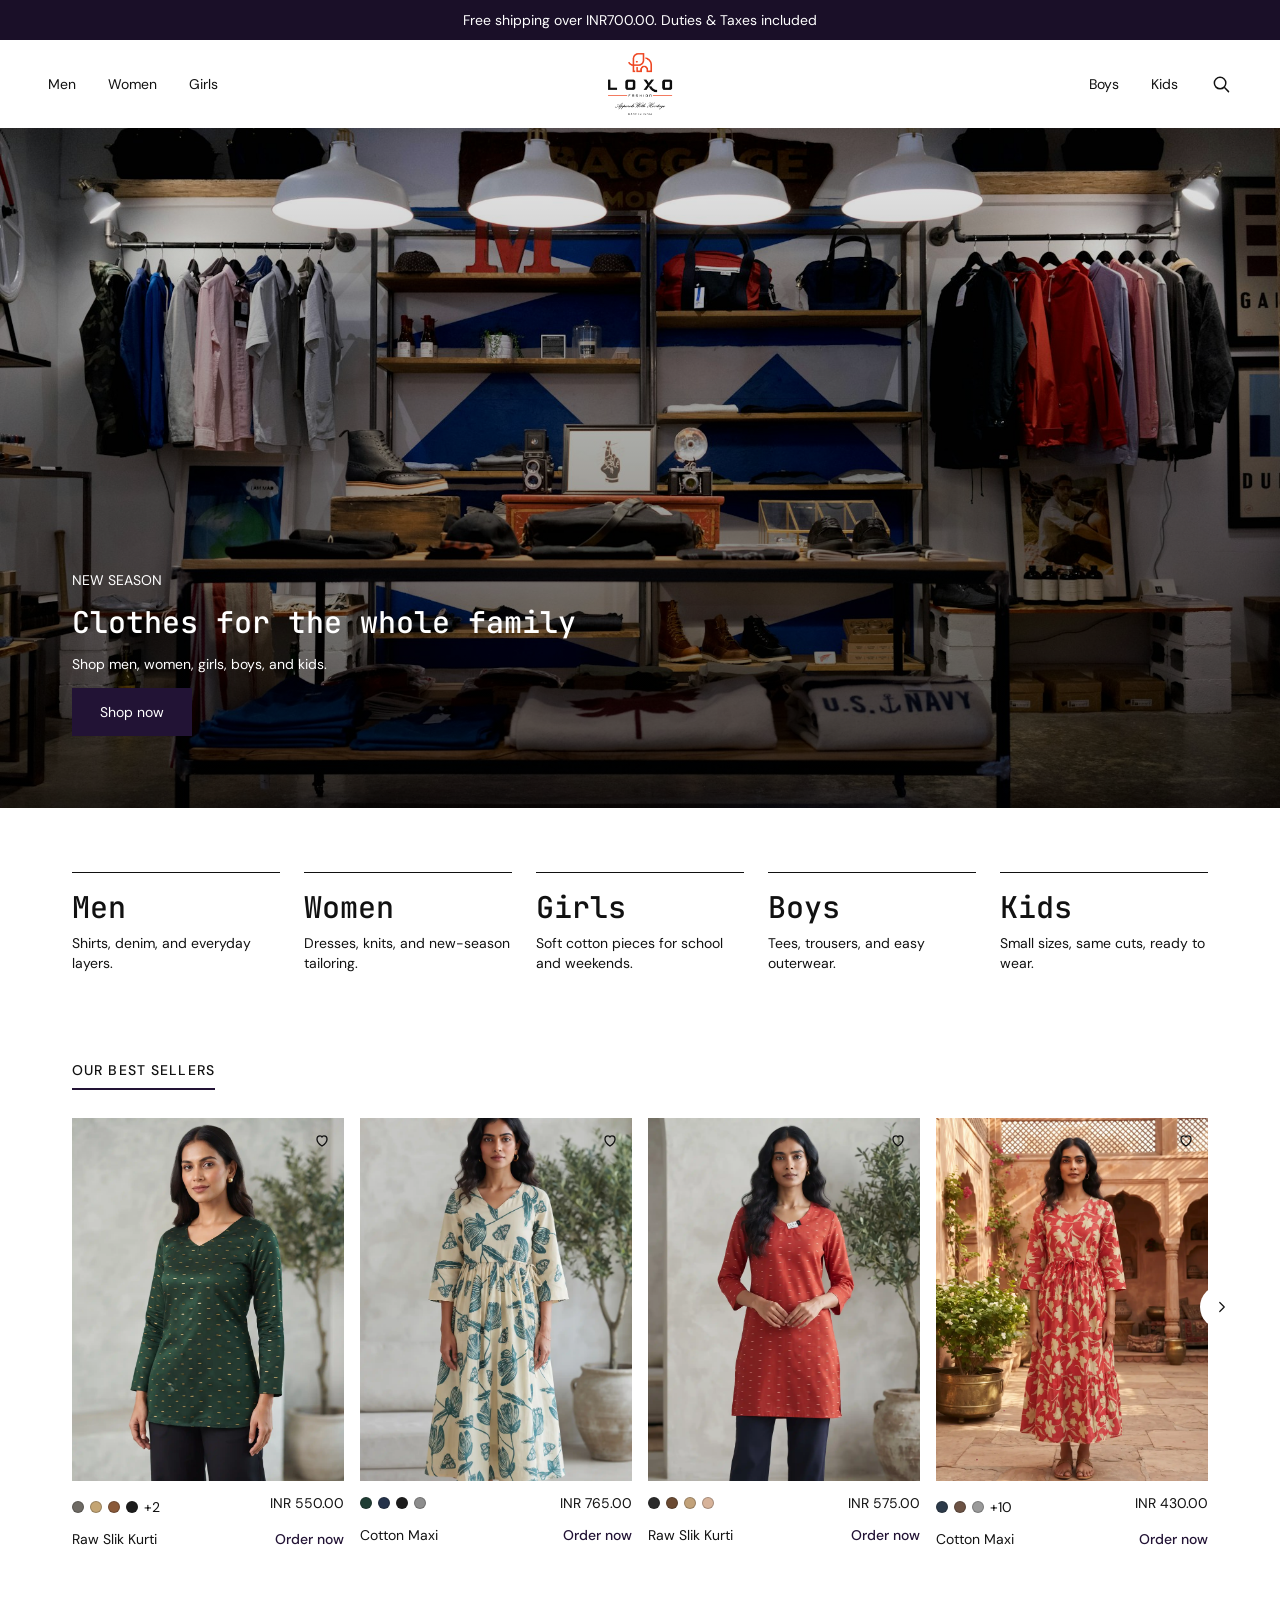
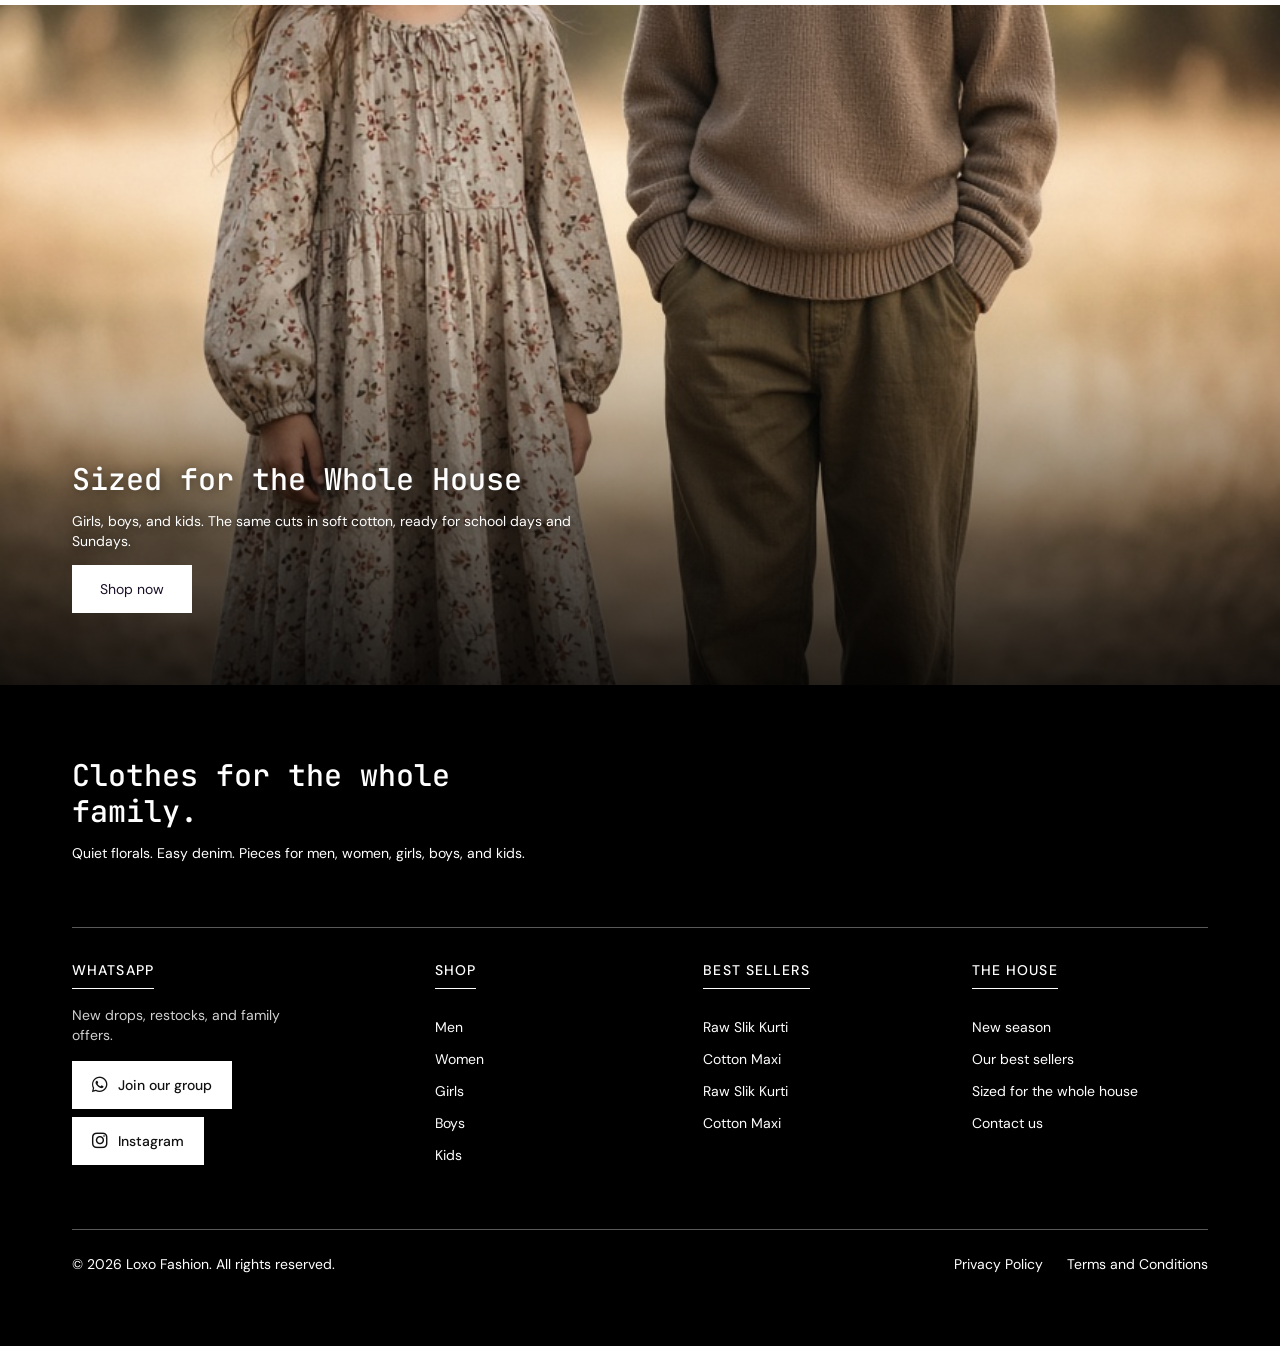
==== commit b57b6490: "updated" ====
--- a/index.html
+++ b/index.html
@@ -32,7 +32,7 @@
         <a class="nav-right-link" href="#kids">Kids</a>
       </nav>
 
-      <a class="logo" href="#top">Loxo Fashion</a>
+      <a class="logo" href="#top"><img src="images/l.png" alt="Loxo Fashion" width="72" height="72" /></a>
 
       <div class="nav nav-right">
         <a href="#boys">Boys</a>
--- a/styles.css
+++ b/styles.css
@@ -2,6 +2,9 @@
   --ink: #111111;
   --white: #ffffff;
   --black: #000000;
+  --violet: #221335;
+  --violet-deep: #1a0f28;
+  --violet-soft: #ebe8f0;
   --font-primary: "JetBrains Mono", ui-monospace, monospace;
   --font-secondary: "DM Sans", sans-serif;
 }
@@ -54,7 +57,7 @@
   justify-content: center;
   height: 40px;
   margin: 0;
-  background: var(--black);
+  background: var(--violet-deep);
   color: var(--white);
   font-size: 14px;
   line-height: 20px;
@@ -68,7 +71,7 @@
   display: grid;
   grid-template-columns: 1fr auto 1fr;
   align-items: center;
-  height: 80px;
+  height: 88px;
   padding: 0 48px;
   background: var(--white);
 }
@@ -90,6 +93,10 @@
   color: var(--ink);
 }
 
+.nav a:hover {
+  color: var(--violet);
+}
+
 .nav-right {
   justify-content: flex-end;
 }
@@ -99,11 +106,16 @@
 }
 
 .logo {
-  font-family: var(--font-primary);
-  font-size: 30px;
-  font-weight: 500;
-  line-height: 36px;
-  letter-spacing: 0;
+  display: inline-flex;
+  align-items: center;
+  line-height: 0;
+}
+
+.logo img {
+  display: block;
+  width: auto;
+  height: 72px;
+  max-height: calc(88px - 16px);
 }
 
 .search-toggle,
@@ -151,7 +163,7 @@
 
 .header.is-searching {
   height: auto;
-  min-height: 80px;
+  min-height: 88px;
   padding-bottom: 16px;
 }
 
@@ -251,7 +263,12 @@
 
 .banner-copy .cta {
   background: var(--white);
-  color: var(--ink);
+  color: var(--violet-deep);
+}
+
+.banner-copy .cta:hover {
+  background: var(--violet-soft);
+  color: var(--violet-deep);
 }
 
 .hero-text {
@@ -274,10 +291,15 @@
   align-items: center;
   justify-content: center;
   padding: 14px 28px;
-  background: var(--white);
-  color: var(--ink);
-  font-size: 14px;
-  line-height: 20px;
+  background: var(--violet);
+  color: var(--white);
+  font-size: 14px;
+  line-height: 20px;
+  transition: background 0.2s ease;
+}
+
+.cta:hover {
+  background: var(--violet-deep);
 }
 
 .cta:focus-visible,
@@ -305,11 +327,11 @@
   position: relative;
   padding: 48px 72px 56px;
   background: var(--white);
-  scroll-margin-top: 96px;
+  scroll-margin-top: 104px;
 }
 
 .banner {
-  scroll-margin-top: 96px;
+  scroll-margin-top: 104px;
 }
 
 .sellers h2,
@@ -317,7 +339,7 @@
   display: inline-block;
   margin: 0 0 28px;
   padding-bottom: 8px;
-  border-bottom: 1px solid var(--ink);
+  border-bottom: 2px solid var(--violet);
   font-family: var(--font-secondary);
   font-size: 14px;
   font-weight: 500;
@@ -432,7 +454,13 @@
 
 .order-now {
   flex-shrink: 0;
+  font-weight: 500;
+  color: var(--violet);
   white-space: nowrap;
+}
+
+.order-now:hover {
+  color: var(--violet-deep);
 }
 
 .sellers-next {
@@ -466,7 +494,7 @@
   min-height: 140px;
   padding-top: 16px;
   border-top: 1px solid var(--ink);
-  scroll-margin-top: 96px;
+  scroll-margin-top: 104px;
 }
 
 .catalog h3 {
@@ -600,6 +628,13 @@
 .legal-logo {
   display: inline-block;
   margin-bottom: 48px;
+  line-height: 0;
+}
+
+.legal-logo img {
+  display: block;
+  width: auto;
+  height: 72px;
 }
 
 .legal h1,
@@ -637,7 +672,7 @@
 }
 
 .contact {
-  scroll-margin-top: 96px;
+  scroll-margin-top: 104px;
   display: grid;
   grid-template-columns: 1.15fr 0.85fr;
   gap: 64px 48px;
@@ -734,6 +769,28 @@
   text-transform: uppercase;
 }
 
+.contact-address-wrap {
+  display: flex;
+  gap: 12px;
+  align-items: flex-start;
+  margin-bottom: 16px;
+  color: var(--violet);
+}
+
+.contact-address-wrap i {
+  flex-shrink: 0;
+  margin-top: 2px;
+  font-size: 18px;
+  line-height: 22px;
+}
+
+.contact-address {
+  margin: 0;
+  font-style: normal;
+  line-height: 22px;
+  color: var(--ink);
+}
+
 .contact-aside p + p {
   margin-top: 12px;
 }
@@ -794,7 +851,7 @@
 
 .product-buy {
   position: sticky;
-  top: 96px;
+  top: 104px;
 }
 
 .related {
@@ -889,9 +946,14 @@
   width: 100%;
   height: 48px;
   border: 0;
-  background: var(--ink);
+  background: var(--violet);
   color: var(--white);
   cursor: pointer;
+  transition: background 0.2s ease;
+}
+
+.order-submit:hover {
+  background: var(--violet-deep);
 }
 
 .order-status,
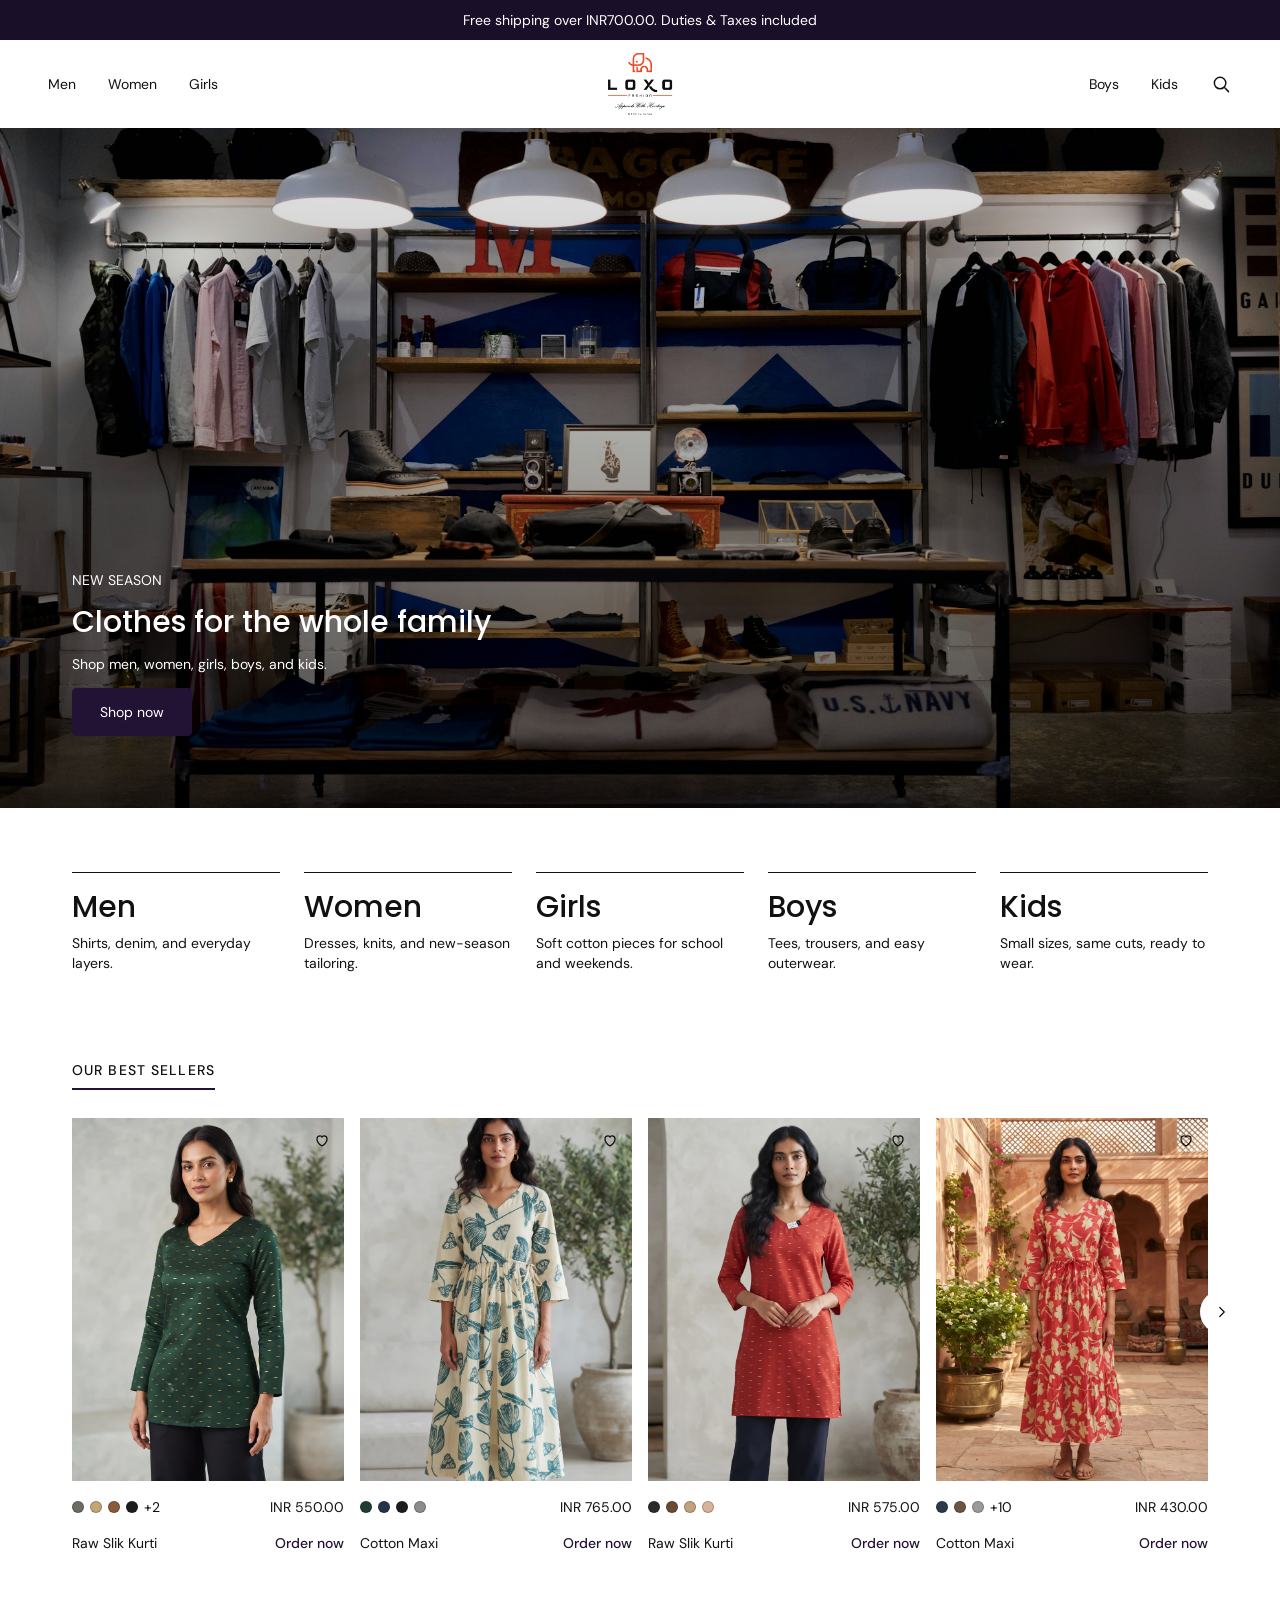
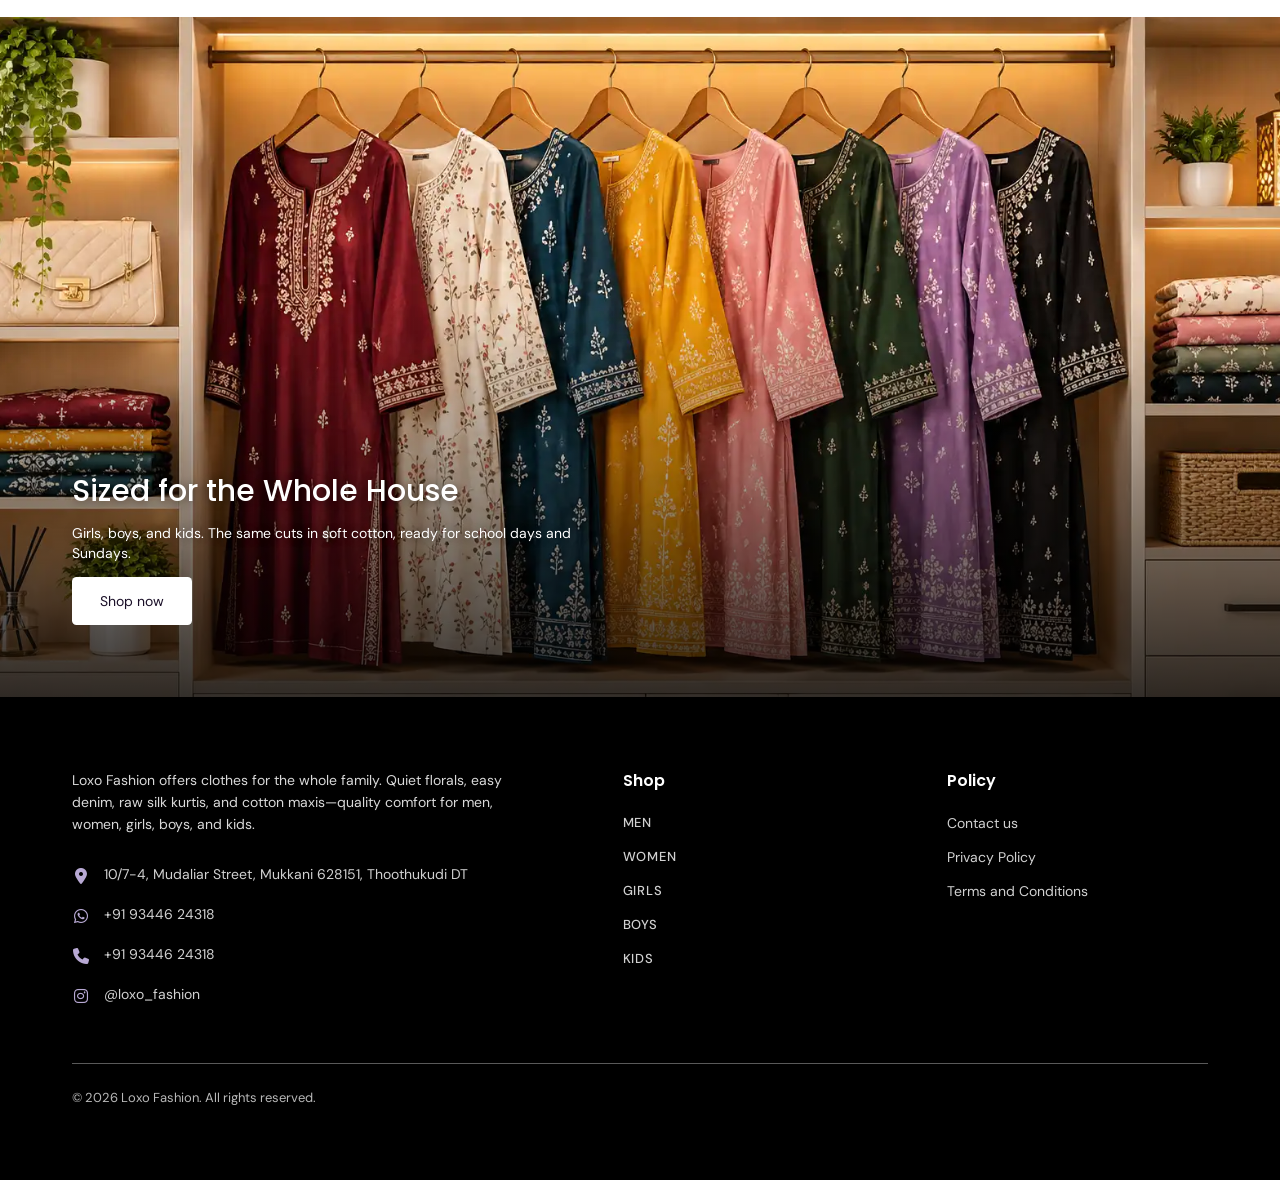
==== commit e6d19b01: "Updated code" ====
--- a/index.html
+++ b/index.html
@@ -7,7 +7,7 @@
     <link rel="preconnect" href="https://fonts.googleapis.com" />
     <link rel="preconnect" href="https://fonts.gstatic.com" crossorigin />
     <link
-      href="https://fonts.googleapis.com/css2?family=DM+Sans:opsz,wght@9..40,400;9..40,500&family=JetBrains+Mono:wght@500&display=swap"
+      href="https://fonts.googleapis.com/css2?family=DM+Sans:opsz,wght@9..40,400;9..40,500&family=Poppins:wght@400;500;600&display=swap"
       rel="stylesheet"
     />
     <link rel="stylesheet" href="https://cdnjs.cloudflare.com/ajax/libs/font-awesome/6.7.2/css/all.min.css" />
@@ -167,7 +167,7 @@
             <div class="product-meta"><p><a href="product.html?item=fieldday-cotton-tee">Raw Slik Kurti</a></p><a class="order-now" href="product.html?item=fieldday-cotton-tee">Order now</a></div>
           </article>
           <article class="product">
-            <div class="product-photo" style="background-image: url('images/cotton_Maxi_04.webp')">
+            <div class="product-photo" style="background-image: url('images/cotton_Maxi_05.webp')">
               <a class="product-open" href="product.html?item=northline-chore-coat"><span class="visually-hidden">Cotton Maxi</span></a>
               <button class="wish" type="button" aria-label="Save Cotton Maxi" aria-pressed="false">
                 <svg width="20" height="20" viewBox="0 0 24 24" fill="none" stroke="currentColor" stroke-width="1.6" aria-hidden="true"><path d="M12 19.2S6 15.5 6 11.1C6 8.7 7.8 7 9.7 7c1.15 0 2.05.55 2.3 1.45C12.25 7.55 13.15 7 14.3 7 16.2 7 18 8.7 18 11.1c0 4.4-6 8.1-6 8.1z" stroke-linejoin="round" /></svg>
@@ -186,7 +186,7 @@
       </section>
 
       <section class="banner" id="house" aria-label="Sized for the whole house">
-        <div class="banner-image" role="img" aria-label="Girl and boy in soft cotton Loxo Fashion clothes outdoors">
+        <div class="banner-image" role="img" aria-label="Warmly lit kurti wardrobe display at Loxo Fashion">
           <div class="banner-copy">
             <h2>Sized for the Whole House</h2>
             <p>Girls, boys, and kids. The same cuts in soft cotton, ready for school days and Sundays.</p>
@@ -197,59 +197,55 @@
     </main>
 
     <footer class="site-footer">
-      <div class="footer-intro">
-        <p class="footer-statement">Clothes for the whole family.</p>
-        <p class="footer-lead">Quiet florals. Easy denim. Pieces for men, women, girls, boys, and kids.</p>
-      </div>
-
-      <div class="footer-grid">
-        <div class="footer-news">
-          <p class="footer-label" id="whatsapp-label">WhatsApp</p>
-          <p class="footer-news-copy">New drops, restocks, and family offers.</p>
-          <div class="footer-social">
-            <a class="footer-whatsapp" href="https://chat.whatsapp.com/" target="_blank" rel="noopener noreferrer">
+      <div class="footer-columns">
+        <div class="footer-about">
+          <p class="footer-about-text">
+            Loxo Fashion offers clothes for the whole family. Quiet florals, easy denim, raw silk kurtis, and cotton
+            maxis—quality comfort for men, women, girls, boys, and kids.
+          </p>
+          <ul class="footer-contact">
+            <li>
+              <i class="fa-solid fa-location-dot" aria-hidden="true"></i>
+              <span>10/7-4, Mudaliar Street, Mukkani 628151, Thoothukudi DT</span>
+            </li>
+            <li>
               <i class="fa-brands fa-whatsapp" aria-hidden="true"></i>
-              Join our group
-            </a>
-            <a class="footer-whatsapp" href="https://www.instagram.com/loxo_fashion" target="_blank" rel="noopener noreferrer">
+              <a href="https://wa.me/919344624318" target="_blank" rel="noopener noreferrer">+91&nbsp;93446&nbsp;24318</a>
+            </li>
+            <li>
+              <i class="fa-solid fa-phone" aria-hidden="true"></i>
+              <a href="tel:+919344624318">+91&nbsp;93446&nbsp;24318</a>
+            </li>
+            <li>
               <i class="fa-brands fa-instagram" aria-hidden="true"></i>
-              Instagram
-            </a>
+              <a href="https://www.instagram.com/loxo_fashion" target="_blank" rel="noopener noreferrer">@loxo_fashion</a>
+            </li>
+          </ul>
+        </div>
+
+        <nav class="footer-column" aria-labelledby="footer-shop-title">
+          <p class="footer-column-title" id="footer-shop-title">Shop</p>
+          <div class="footer-links footer-links-shop">
+            <a href="#men">Men</a>
+            <a href="#women">Women</a>
+            <a href="#girls">Girls</a>
+            <a href="#boys">Boys</a>
+            <a href="#kids">Kids</a>
           </div>
-        </div>
-
-        <nav class="footer-links" aria-labelledby="footer-shop">
-          <p class="footer-label" id="footer-shop">Shop</p>
-          <a href="#men">Men</a>
-          <a href="#women">Women</a>
-          <a href="#girls">Girls</a>
-          <a href="#boys">Boys</a>
-          <a href="#kids">Kids</a>
         </nav>
 
-        <nav class="footer-links" aria-labelledby="footer-sellers">
-          <p class="footer-label" id="footer-sellers">Best sellers</p>
-          <a href="product.html?item=mission-ridge-straight-chino">Raw Slik Kurti</a>
-          <a href="product.html?item=mens-alpineglo-sweater">Cotton Maxi</a>
-          <a href="product.html?item=coaster-cord-lean-pant">Raw Slik Kurti</a>
-          <a href="product.html?item=airsmyth-shirt">Cotton Maxi</a>
-        </nav>
-
-        <nav class="footer-links" aria-labelledby="footer-house">
-          <p class="footer-label" id="footer-house">The house</p>
-          <a href="#top">New season</a>
-          <a href="#sellers">Our best sellers</a>
-          <a href="#house">Sized for the whole house</a>
-          <a href="contact.html">Contact us</a>
+        <nav class="footer-column" aria-labelledby="footer-policy-title">
+          <p class="footer-column-title" id="footer-policy-title">Policy</p>
+          <div class="footer-links">
+            <a href="contact.html">Contact us</a>
+            <a href="privacy.html">Privacy Policy</a>
+            <a href="terms.html">Terms and Conditions</a>
+          </div>
         </nav>
       </div>
 
       <div class="footer-base">
         <p>© 2026 Loxo Fashion. All rights reserved.</p>
-        <nav class="footer-legal" aria-label="Legal">
-          <a href="privacy.html">Privacy Policy</a>
-          <a href="terms.html">Terms and Conditions</a>
-        </nav>
       </div>
     </footer>
 
--- a/styles.css
+++ b/styles.css
@@ -5,7 +5,7 @@
   --violet: #221335;
   --violet-deep: #1a0f28;
   --violet-soft: #ebe8f0;
-  --font-primary: "JetBrains Mono", ui-monospace, monospace;
+  --font-primary: "Poppins", sans-serif;
   --font-secondary: "DM Sans", sans-serif;
 }
 
@@ -229,8 +229,8 @@
   flex-direction: column;
   justify-content: flex-end;
   height: 680px;
-  background-image: url("images/split-right.jpg");
-  background-position: center 42%;
+  background-image: url("images/Warmly Lit Kurti Wardrobe Display.webp");
+  background-position: center;
   background-size: cover;
 }
 
@@ -291,6 +291,7 @@
   align-items: center;
   justify-content: center;
   padding: 14px 28px;
+  border-radius: 4.5px;
   background: var(--violet);
   color: var(--white);
   font-size: 14px;
@@ -318,7 +319,8 @@
 .lightbox button:focus-visible,
 .site-footer a:focus-visible,
 .legal a:focus-visible,
-.footer-whatsapp:focus-visible {
+.footer-contact a:focus-visible,
+.footer-links a:focus-visible {
   outline: 2px solid currentColor;
   outline-offset: 3px;
 }
@@ -412,23 +414,27 @@
 
 .swatch-row {
   display: flex;
-  align-items: flex-start;
+  align-items: center;
   justify-content: space-between;
   gap: 12px;
+  min-height: 28px;
 }
 
 .swatches {
   display: flex;
+  flex: 1;
   align-items: center;
   gap: 6px;
-  min-height: 16px;
-  padding-top: 4px;
+  min-width: 0;
+  min-height: 20px;
 }
 
 .product-price {
   margin: 0;
+  flex-shrink: 0;
   font-size: 14px;
   line-height: 20px;
+  text-align: right;
   white-space: nowrap;
 }
 
@@ -447,14 +453,28 @@
 }
 
 .product-meta {
-  display: flex;
-  justify-content: space-between;
-  gap: 12px;
+  display: grid;
+  grid-template-columns: minmax(0, 1fr) auto;
+  gap: 8px 12px;
+  align-items: center;
+  margin-top: -8px;
+  min-height: 36px;
+}
+
+.product-meta p {
+  min-width: 0;
+}
+
+.product-meta p a {
+  display: block;
+  line-height: 20px;
 }
 
 .order-now {
-  flex-shrink: 0;
+  justify-self: end;
+  align-self: center;
   font-weight: 500;
+  line-height: 20px;
   color: var(--violet);
   white-space: nowrap;
 }
@@ -515,100 +535,97 @@
   padding: 72px;
 }
 
-.footer-statement,
-.footer-lead,
-.footer-label,
-.footer-base p,
-.footer-news-copy {
-  margin: 0;
-}
-
-.footer-statement {
-  max-width: 14em;
+.footer-base p {
+  margin: 0;
+}
+
+.footer-columns {
+  display: grid;
+  grid-template-columns: minmax(0, 1.4fr) minmax(0, 0.75fr) minmax(0, 0.75fr);
+  gap: 40px 64px;
+  align-items: start;
+}
+
+.footer-about-text {
+  margin: 0;
+  max-width: 32em;
+  line-height: 22px;
+  color: rgba(255, 255, 255, 0.85);
+}
+
+.footer-contact {
+  margin: 28px 0 0;
+  padding: 0;
+  list-style: none;
+  display: flex;
+  flex-direction: column;
+  gap: 16px;
+}
+
+.footer-contact li {
+  display: flex;
+  gap: 14px;
+  align-items: flex-start;
+  line-height: 22px;
+  color: rgba(255, 255, 255, 0.82);
+}
+
+.footer-contact i {
+  flex-shrink: 0;
+  width: 18px;
+  margin-top: 2px;
+  font-size: 16px;
+  line-height: 22px;
+  text-align: center;
+  color: #b8a9d4;
+}
+
+.footer-contact a {
+  color: inherit;
+}
+
+.footer-contact a:hover {
+  color: var(--white);
+}
+
+.footer-column-title {
+  margin: 0 0 20px;
   font-family: var(--font-primary);
-  font-size: 30px;
-  font-weight: 500;
-  line-height: 36px;
-}
-
-.footer-lead {
-  max-width: 36em;
-  margin-top: 14px;
-}
-
-.footer-grid {
-  display: grid;
-  grid-template-columns: 1.4fr repeat(3, 1fr);
-  gap: 48px 32px;
-  margin-top: 64px;
-  padding-top: 32px;
-  border-top: 1px solid rgba(255, 255, 255, 0.35);
-}
-
-.footer-label {
-  display: inline-block;
-  margin-bottom: 16px;
-  padding-bottom: 8px;
-  border-bottom: 1px solid var(--white);
-  font-size: 14px;
-  font-weight: 500;
-  line-height: 20px;
-  letter-spacing: 0.08em;
-  text-transform: uppercase;
+  font-size: 16px;
+  font-weight: 600;
+  line-height: 24px;
 }
 
 .footer-links {
   display: flex;
   flex-direction: column;
   align-items: flex-start;
-  gap: 12px;
-}
-
-.footer-news-copy {
-  max-width: 16em;
-  margin-bottom: 16px;
+  gap: 14px;
+}
+
+.footer-links a {
   color: rgba(255, 255, 255, 0.82);
-}
-
-.footer-social {
-  display: flex;
-  flex-direction: column;
-  align-items: flex-start;
-  gap: 8px;
-}
-
-.footer-whatsapp {
-  display: inline-flex;
-  align-items: center;
-  gap: 10px;
-  height: 48px;
-  padding: 0 20px;
-  background: var(--white);
-  color: var(--ink);
+  line-height: 20px;
+}
+
+.footer-links a:hover {
+  color: var(--white);
+}
+
+.footer-links-shop a {
+  font-size: 13px;
   font-weight: 500;
-}
-
-.footer-whatsapp i {
-  flex-shrink: 0;
-  font-size: 18px;
-  line-height: 1;
+  letter-spacing: 0.06em;
+  text-transform: uppercase;
 }
 
 .footer-base {
-  display: flex;
-  align-items: center;
-  justify-content: space-between;
-  gap: 24px;
-  margin-top: 64px;
+  margin-top: 56px;
   padding-top: 24px;
   border-top: 1px solid rgba(255, 255, 255, 0.35);
-}
-
-.footer-legal {
-  display: flex;
-  flex-wrap: wrap;
-  gap: 8px 24px;
-  margin-left: auto;
+  color: rgba(255, 255, 255, 0.72);
+  font-size: 13px;
+  line-height: 20px;
 }
 
 .legal {
@@ -1081,18 +1098,9 @@
     padding: 40px 20px;
   }
 
-  .footer-grid {
+  .footer-columns {
     grid-template-columns: 1fr;
-  }
-
-  .footer-base {
-    align-items: flex-start;
-    flex-wrap: wrap;
-  }
-
-  .footer-whatsapp {
-    width: 100%;
-    justify-content: center;
+    gap: 40px;
   }
 
   .product-single {
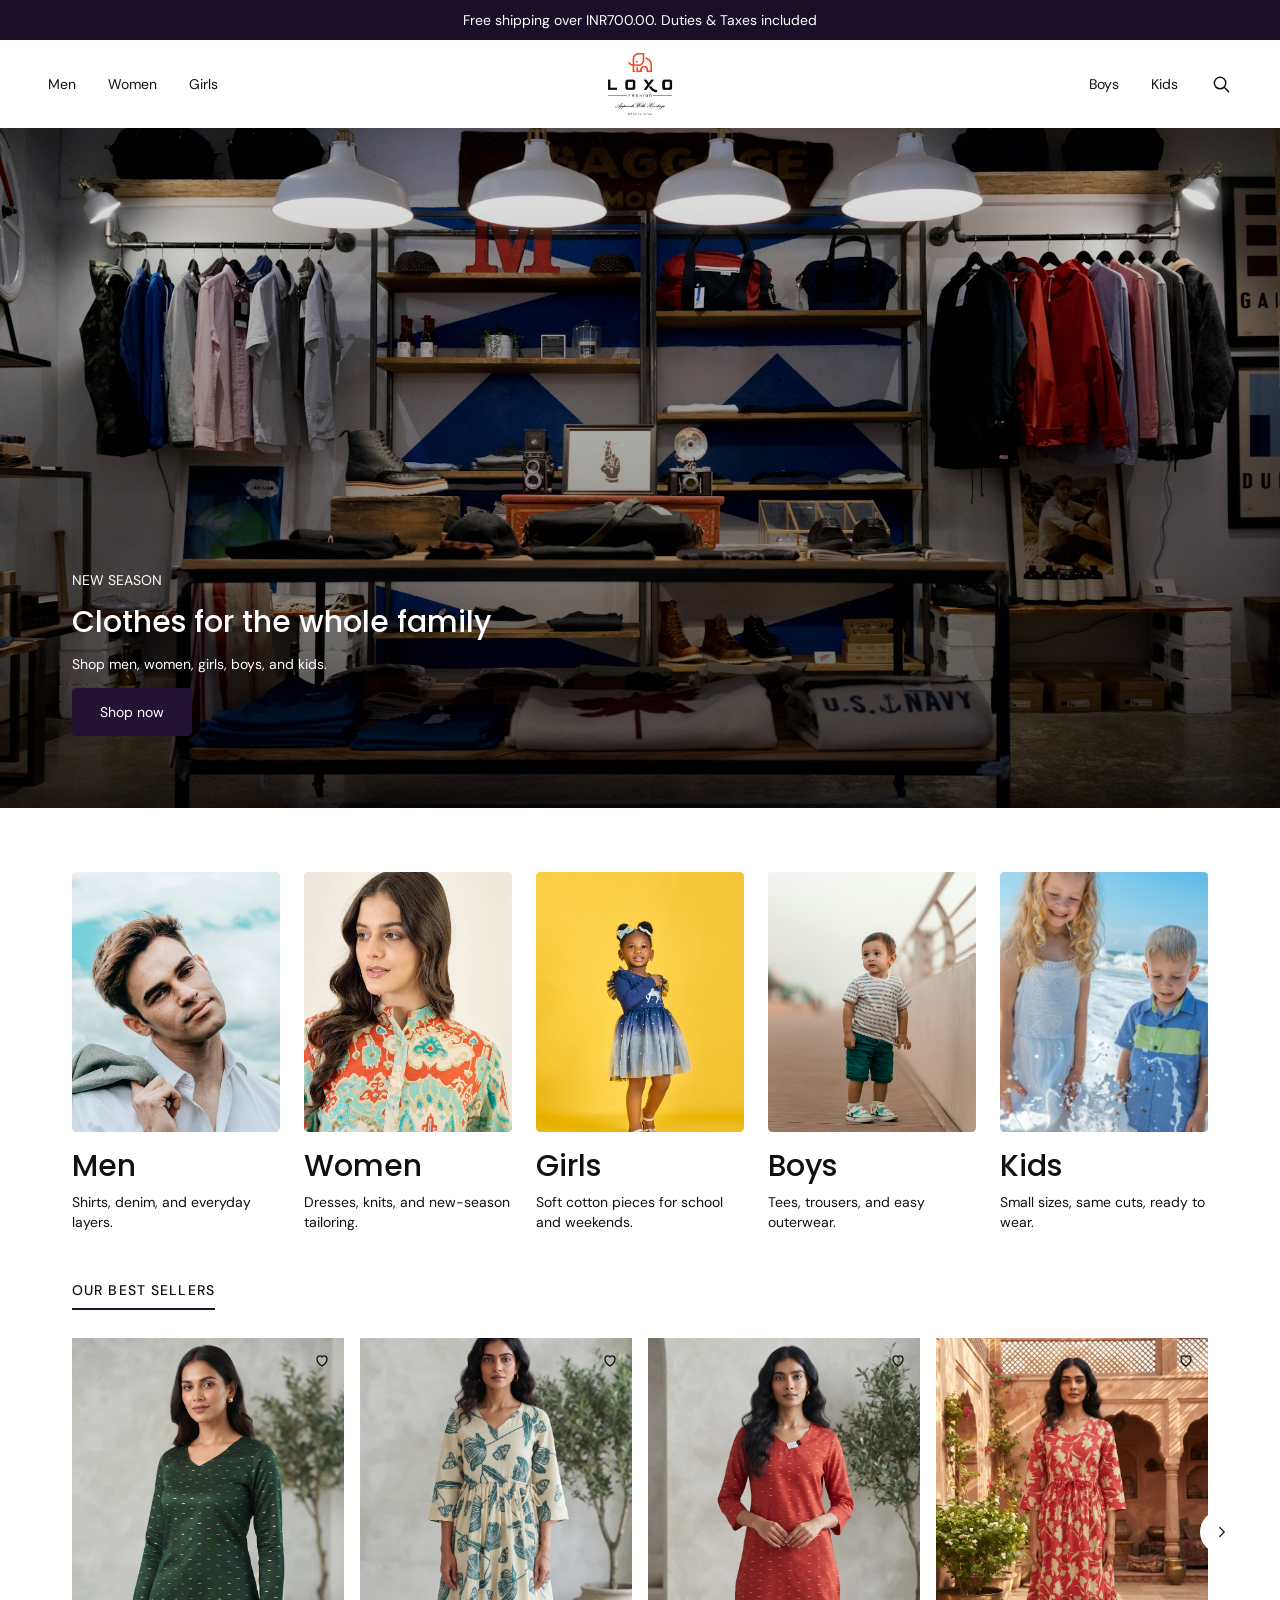
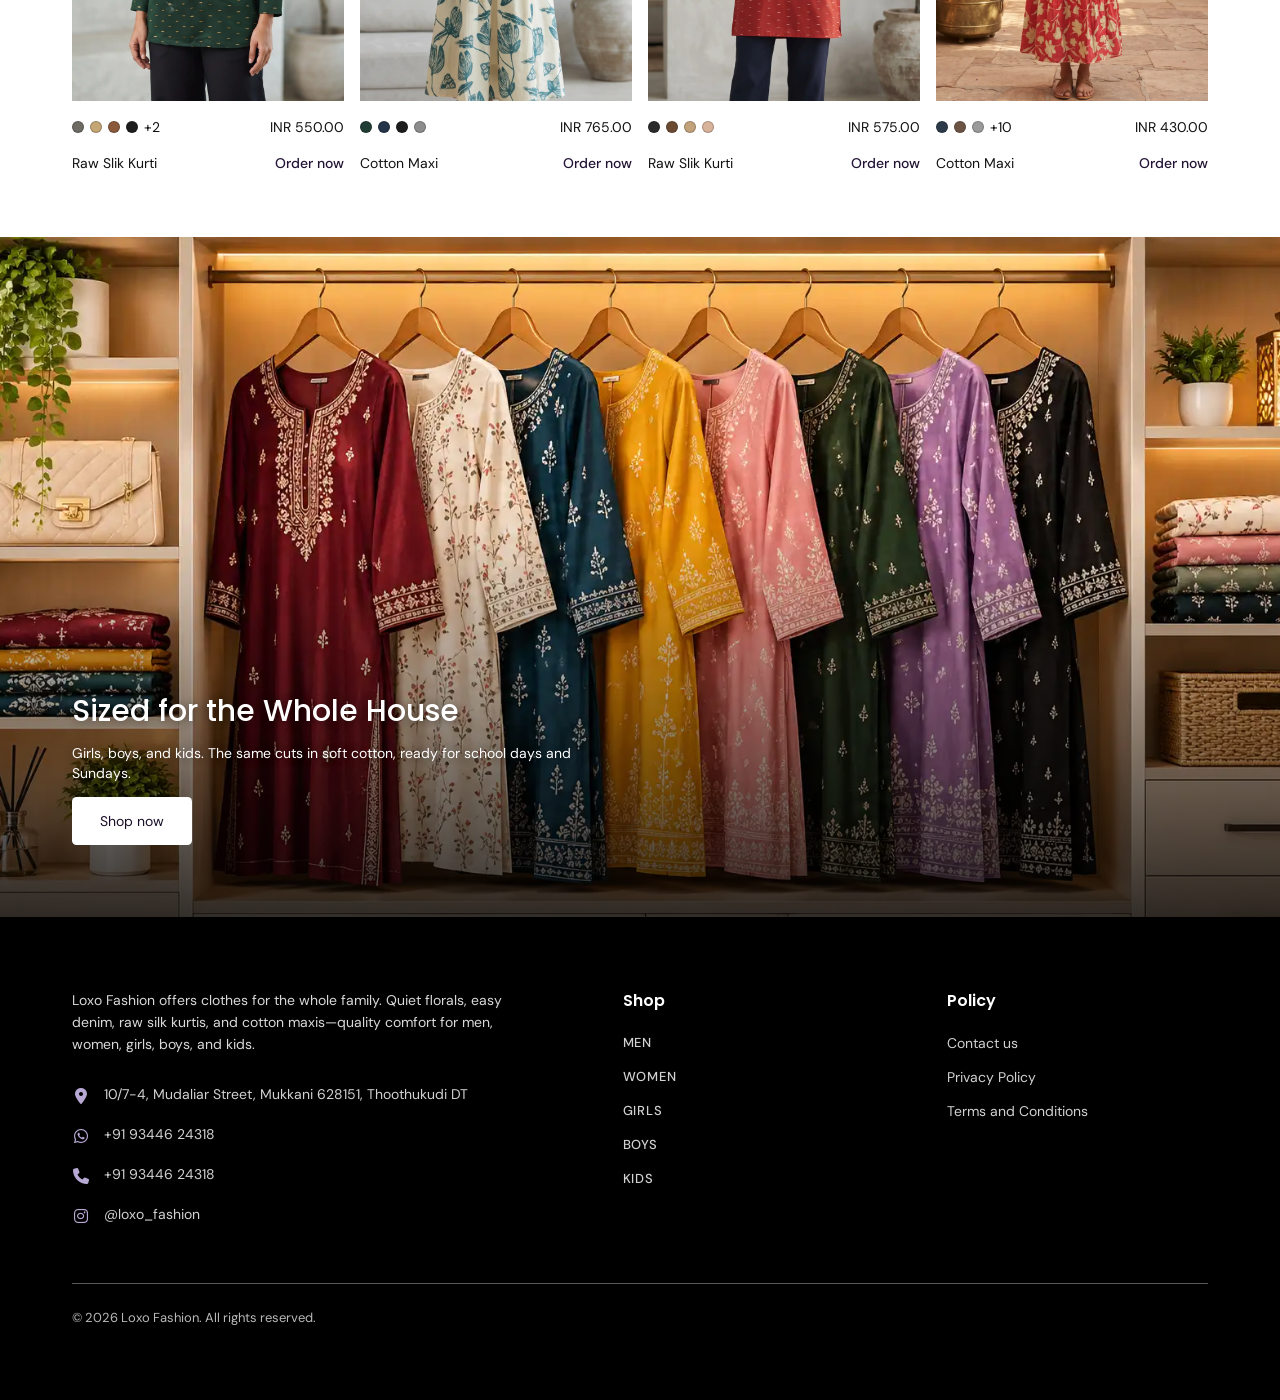
==== commit c7a7fc3d: "Update" ====
--- a/index.html
+++ b/index.html
@@ -65,11 +65,26 @@
 
       <section class="catalog" aria-label="Categories">
         <h2 class="visually-hidden">Shop by category</h2>
-        <article id="men"><h3>Men</h3><p>Shirts, denim, and everyday layers.</p></article>
-        <article id="women"><h3>Women</h3><p>Dresses, knits, and new-season tailoring.</p></article>
-        <article id="girls"><h3>Girls</h3><p>Soft cotton pieces for school and weekends.</p></article>
-        <article id="boys"><h3>Boys</h3><p>Tees, trousers, and easy outerwear.</p></article>
-        <article id="kids"><h3>Kids</h3><p>Small sizes, same cuts, ready to wear.</p></article>
+        <article id="men">
+          <img class="catalog-photo" src="images/cat-men.jpg" alt="Man in a white shirt" style="object-position: center 30%" loading="lazy" />
+          <h3>Men</h3><p>Shirts, denim, and everyday layers.</p>
+        </article>
+        <article id="women">
+          <img class="catalog-photo" src="images/cat-women.jpg" alt="Woman in a printed kurti" style="object-position: center 30%" loading="lazy" />
+          <h3>Women</h3><p>Dresses, knits, and new-season tailoring.</p>
+        </article>
+        <article id="girls">
+          <img class="catalog-photo" src="images/cat-girls.jpg" alt="Girl in a starry blue dress" style="object-position: center 30%" loading="lazy" />
+          <h3>Girls</h3><p>Soft cotton pieces for school and weekends.</p>
+        </article>
+        <article id="boys">
+          <img class="catalog-photo" src="images/cat-boys.jpg" alt="Boy in a striped tee and denim shorts" style="object-position: center 35%" loading="lazy" />
+          <h3>Boys</h3><p>Tees, trousers, and easy outerwear.</p>
+        </article>
+        <article id="kids">
+          <img class="catalog-photo" src="images/cat-kids.jpg" alt="Two kids playing at the beach" style="object-position: center 30%" loading="lazy" />
+          <h3>Kids</h3><p>Small sizes, same cuts, ready to wear.</p>
+        </article>
       </section>
 
       <section class="sellers" id="sellers" aria-labelledby="sellers-title">
--- a/styles.css
+++ b/styles.css
@@ -511,10 +511,17 @@
   display: flex;
   flex-direction: column;
   gap: 8px;
-  min-height: 140px;
-  padding-top: 16px;
-  border-top: 1px solid var(--ink);
   scroll-margin-top: 104px;
+}
+
+.catalog-photo {
+  display: block;
+  width: 100%;
+  aspect-ratio: 4 / 5;
+  margin-bottom: 8px;
+  border-radius: 4.5px;
+  background: #e7e1d8;
+  object-fit: cover;
 }
 
 .catalog h3 {
@@ -1085,7 +1092,8 @@
   }
 
   .catalog {
-    grid-template-columns: 1fr;
+    grid-template-columns: repeat(2, 1fr);
+    gap: 24px 16px;
     padding-top: 40px;
   }
 
